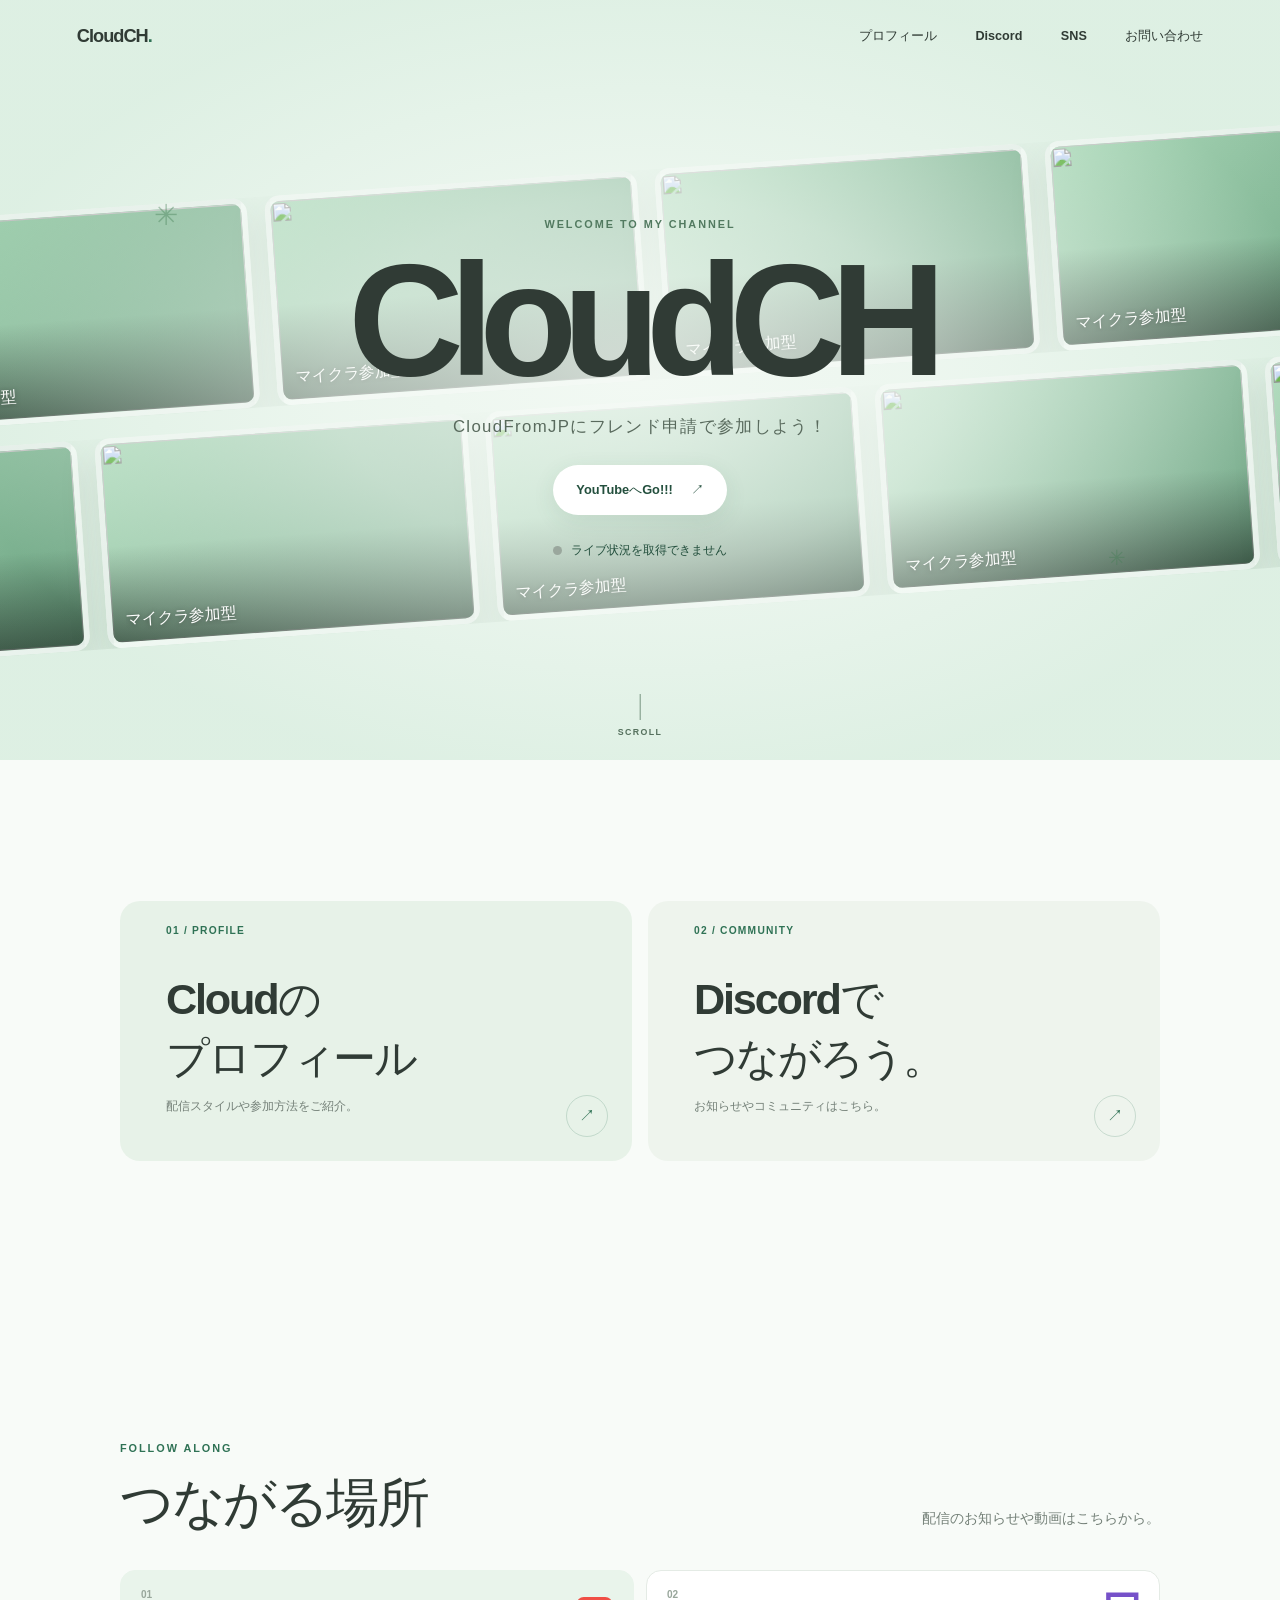
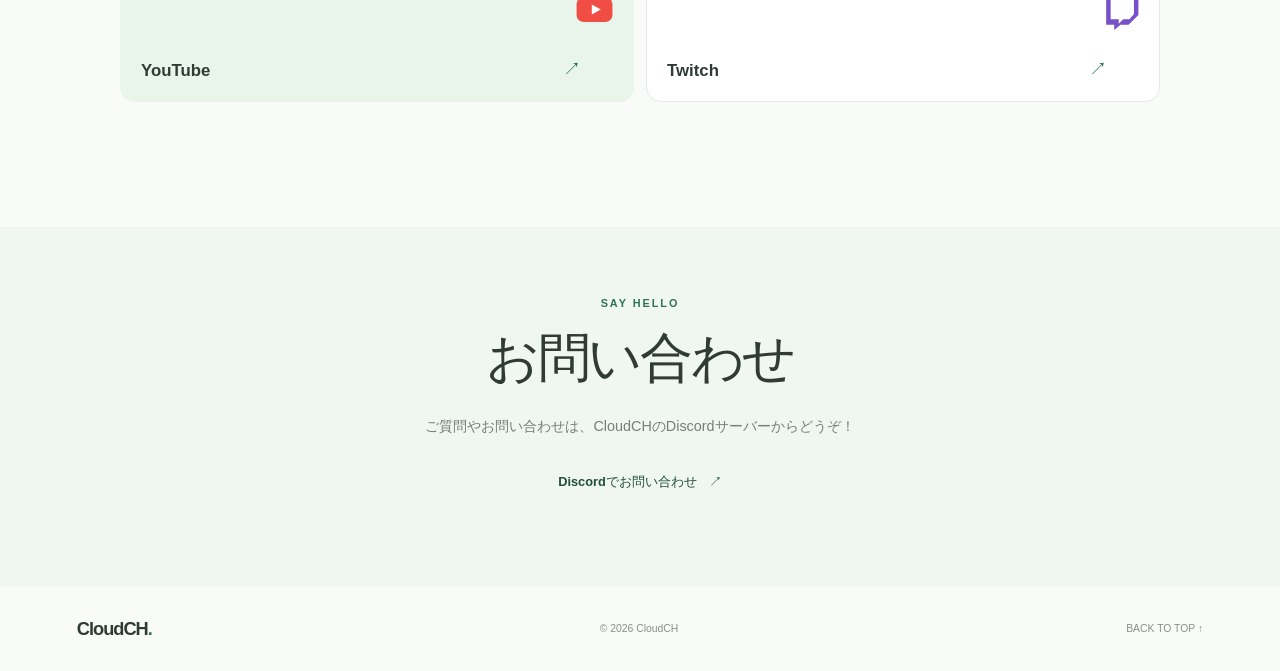
==== index.html @ b04541c1 "登録者数、ライブ情報を自動で取得するように変更しました" ====
<!doctype html>
<html lang="ja">
<head>
  <meta charset="utf-8">
  <meta name="viewport" content="width=device-width, initial-scale=1">
  <meta name="theme-color" content="#f8fbf8">
  <meta name="description" content="CloudCHのホームページ。参加型配信や動画、コミュニティの情報をお届けします。">
  <link rel="icon" type="image/jpeg" href="channels4_profile (1).jpg">
  <title>CloudCH</title>
  <link rel="stylesheet" href="styles.css">
  <script src="site-config.js"></script>
  <script src="script.js" defer></script>
</head>
<body>
  <header class="site-header">
    <a class="wordmark" href="#home" aria-label="CloudCH ホーム">CloudCH<span>.</span></a>
    <button class="menu-toggle" type="button" aria-expanded="false" aria-controls="site-nav" aria-label="メニューを開く">
      <span></span><span></span>
    </button>
    <nav class="site-nav" id="site-nav" aria-label="メインメニュー">
      <a href="profile.html">プロフィール</a>
      <a href="discord.html">Discord</a>
      <a href="#social">SNS</a>
      <a href="#contact">お問い合わせ</a>
    </nav>
  </header>

  <main>
    <section class="hero" id="home" aria-labelledby="hero-title">
      <div class="hero-sparkle sparkle-one" aria-hidden="true">✳</div>
      <div class="hero-sparkle sparkle-two" aria-hidden="true">✳</div>
      <div class="marquee-stack" aria-label="CloudCHの動画">
        <div class="marquee-row">
          <div class="marquee-track" id="marquee-top"></div>
        </div>
        <div class="marquee-row marquee-row-lower">
          <div class="marquee-track" id="marquee-bottom"></div>
        </div>
      </div>
      <div class="hero-shade" aria-hidden="true"></div>
      <div class="hero-content">
        <p class="eyebrow hero-eyebrow">WELCOME TO MY CHANNEL</p>
        <h1 id="hero-title">CloudCH</h1>
        <p class="hero-copy">CloudFromJPにフレンド申請で参加しよう！</p>
        <a class="button button-light" data-youtube-link href="#social">YouTubeへGo!!! <span aria-hidden="true">↗</span></a>
        <a class="live-status" id="youtube-live-link" data-youtube-live-link href="#home" aria-live="polite">
          <span class="live-status-dot" aria-hidden="true"></span>
          <span id="youtube-live-status">ライブ状況を確認中...</span>
        </a>
      </div>
      <a class="scroll-cue" href="#pages"><span></span>SCROLL</a>
    </section>

    <section class="section pages-section" id="pages" aria-label="CloudCHについて">
      <div class="section-inner page-link-grid">
        <a class="page-link-card profile-link-card" href="profile.html">
          <span class="page-link-index">01 / PROFILE</span>
          <span class="page-link-title">Cloudの<br>プロフィール</span>
          <span class="page-link-copy">配信スタイルや参加方法をご紹介。</span>
          <span class="page-link-arrow" aria-hidden="true">↗</span>
        </a>
        <a class="page-link-card discord-link-card" href="discord.html">
          <span class="page-link-index">02 / COMMUNITY</span>
          <span class="page-link-title">Discordで<br>つながろう。</span>
          <span class="page-link-copy">お知らせやコミュニティはこちら。</span>
          <span class="page-link-arrow" aria-hidden="true">↗</span>
        </a>
      </div>
    </section>

    <section class="section social-section" id="social">
      <div class="section-inner">
        <div class="section-heading">
          <div><p class="eyebrow">FOLLOW ALONG</p><h2>つながる場所</h2></div>
          <p class="body-copy">配信のお知らせや動画はこちらから。</p>
        </div>
        <div class="social-links">
          <a class="social-card social-youtube" data-youtube-link href="#social">
            <svg class="social-icon youtube-icon" viewBox="0 0 48 48" aria-hidden="true" focusable="false">
              <rect x="4" y="10" width="40" height="28" rx="8"></rect>
              <path d="M21 18.5v11l10-5.5z"></path>
            </svg>
            <span class="social-index">01</span><span class="social-name">YouTube</span><span class="social-arrow" aria-hidden="true">↗</span>
          </a>
          <a class="social-card" data-twitch-link href="#social">
            <svg class="social-icon twitch-icon" viewBox="0 0 48 48" aria-hidden="true" focusable="false">
              <path d="M8 5h36v25L33 41h-9l-7 6v-6H8zm5 5v25h9v5l5-5h7l5-6V10z"></path>
              <path d="M24 16h4v11h-4zm10 0h4v11h-4z"></path>
            </svg>
            <span class="social-index">02</span><span class="social-name">Twitch</span><span class="social-arrow" aria-hidden="true">↗</span>
          </a>
        </div>
      </div>
    </section>

    <section class="section contact-section" id="contact">
      <div class="section-inner contact-inner">
        <p class="eyebrow">SAY HELLO</p>
        <h2>お問い合わせ</h2>
        <p class="body-copy" data-contact-copy>Twitchのチャンネルはこちらです。</p>
        <a class="text-link" data-contact-link href="#contact">Discordでお問い合わせ <span aria-hidden="true">↗</span></a>
      </div>
    </section>
  </main>

  <footer class="site-footer">
    <a class="wordmark" href="#home">CloudCH<span>.</span></a>
    <p>© <span id="current-year"></span> CloudCH</p>
    <a class="back-top" href="#home">BACK TO TOP ↑</a>
  </footer>
</body>
</html>
---- styles.css ----
:root {
  color-scheme: light;
  --paper: #f8fbf8;
  --white: #fff;
  --ink: #303b35;
  --muted: #748078;
  --green: #2f7255;
  --green-dark: #234f3d;
  --mint: #dcefe1;
  --mint-pale: #edf6ee;
  --line: #e4ebe5;
  --thumb-width: clamp(150px, 30vw, 330px);
  font-family: "Hiragino Kaku Gothic ProN", "Yu Gothic", Meiryo, sans-serif;
  font-synthesis: none;
  text-rendering: optimizeLegibility;
}

* { box-sizing: border-box; }
html { scroll-behavior: smooth; scroll-padding-top: 76px; }
body { margin: 0; background: var(--paper); color: var(--ink); }
a { color: inherit; }
button { font: inherit; }

.site-header {
  position: absolute;
  z-index: 5;
  inset: 0 0 auto;
  display: flex;
  align-items: center;
  justify-content: space-between;
  min-height: 72px;
  padding: 0 clamp(20px, 6vw, 84px);
  color: var(--ink);
}
.wordmark { font-size: 1.14rem; font-weight: 800; letter-spacing: -.055em; text-decoration: none; }
.wordmark span { color: var(--green); }
.site-nav { display: flex; align-items: center; gap: clamp(18px, 3vw, 42px); }
.site-nav a { min-height: 44px; display: inline-flex; align-items: center; text-decoration: none; font-size: .79rem; font-weight: 600; transition: color .2s; }
.site-nav a:hover, .text-link:hover { color: var(--green); }
.menu-toggle { display: none; }

.hero {
  position: relative;
  display: grid;
  min-height: min(760px, 100vh);
  min-height: min(760px, 100svh);
  align-items: center;
  overflow: hidden;
  isolation: isolate;
  background: #dcefe2;
}
.marquee-stack { position: absolute; z-index: -2; inset: 19% -2% 16%; display: flex; flex-direction: column; justify-content: center; gap: 18px; transform: rotate(-4deg) scale(1.13); }
.marquee-row { overflow: hidden; width: 100%; }
.marquee-track { display: flex; width: max-content; gap: 0; animation: drift-left 50s linear .65s infinite backwards; }
.marquee-row-lower .marquee-track { position: relative; left: calc(var(--thumb-width) / -2); }
.marquee-card {
  position: relative;
  display: block;
  width: var(--thumb-width);
  aspect-ratio: 16 / 9;
  flex: 0 0 auto;
  overflow: hidden;
  border: 5px solid rgba(255,255,255,.82);
  border-radius: 13px;
  background: linear-gradient(135deg, #a9d8b7, #5f9b77);
  box-shadow: 0 14px 34px rgba(44, 80, 57, .15);
  text-decoration: none;
  margin-right: 16px;
}
.marquee-card img { width: 100%; height: 100%; display: block; object-fit: cover; }
.marquee-card::after { position: absolute; inset: auto 0 0; content: ""; height: 48%; background: linear-gradient(transparent, rgba(28, 44, 34, .68)); }
.marquee-card-title { position: absolute; z-index: 1; inset: auto 12px 10px; overflow: hidden; color: white; font-size: clamp(.65rem, 1.25vw, .88rem); font-weight: 700; text-overflow: ellipsis; white-space: nowrap; text-shadow: 0 1px 5px #26352b; }
.marquee-card.is-placeholder { display: grid; place-items: center; background: linear-gradient(145deg, #c8e5ce, #83b991); }
.marquee-card.is-placeholder::before { content: "CloudCH"; color: rgba(255,255,255,.83); font-size: clamp(1.2rem, 3vw, 2rem); font-weight: 800; letter-spacing: -.06em; }
.marquee-card.is-placeholder::after { content: "動画を準備中"; inset: auto 12px 10px; height: auto; background: none; text-align: center; font-size: .65rem; color: rgba(255,255,255,.9); }
.hero-shade { position: absolute; z-index: -1; inset: 0; background: radial-gradient(ellipse at center, rgba(247,251,247,.82) 0%, rgba(247,251,247,.59) 34%, rgba(247,251,247,.06) 76%); }
.hero-content { width: min(100% - 40px, 720px); margin: 28px auto 0; text-align: center; animation: rise-in .8s both; }
.eyebrow { margin: 0 0 13px; color: var(--green); font-size: .68rem; font-weight: 800; letter-spacing: .18em; }
.hero-eyebrow { color: #527a60; }
.hero h1 { margin: 0; font-size: clamp(4.5rem, 15vw, 10rem); line-height: .96; letter-spacing: -.09em; font-weight: 850; }
.hero-copy { margin: 19px 0 27px; color: #596a5d; font-size: clamp(.86rem, 2.4vw, 1.05rem); letter-spacing: .08em; }
.button { display: inline-flex; align-items: center; justify-content: center; gap: 18px; min-height: 50px; padding: 0 23px; border-radius: 99px; font-size: .8rem; font-weight: 700; text-decoration: none; transition: transform .2s, background .2s; }
.button:hover { transform: translateY(-2px); }
.button-light { background: white; color: var(--green-dark); box-shadow: 0 6px 22px rgba(49, 93, 64, .1); }
.button-light:hover { background: #f3fbf4; }
.live-status { display: flex; width: fit-content; min-height: 40px; align-items: center; justify-content: center; gap: 9px; margin: 15px auto 0; color: var(--green-dark); font-size: .75rem; font-weight: 700; text-decoration: none; }
.live-status-dot { width: 9px; height: 9px; border-radius: 50%; background: #9aa79d; }
.live-status.is-live .live-status-dot { background: #e33d3d; box-shadow: 0 0 0 4px rgba(227,61,61,.13); }
.live-status.is-live { color: #b52828; }
.scroll-cue { position: absolute; bottom: 23px; left: 50%; display: flex; align-items: center; flex-direction: column; gap: 7px; color: #55705d; font-size: .55rem; font-weight: 700; letter-spacing: .16em; text-decoration: none; transform: translateX(-50%); }
.scroll-cue span { width: 1px; height: 26px; background: #779480; }
.hero-sparkle { position: absolute; color: rgba(64, 126, 83, .4); }
.sparkle-one { top: 26%; left: 12%; font-size: 1.8rem; }
.sparkle-two { right: 12%; bottom: 25%; font-size: 1.3rem; }

.section { padding: clamp(75px, 11vw, 145px) 24px; }
.section-inner { position: relative; width: min(100%, 1040px); margin: 0 auto; }
.profile-mark { position: relative; display: grid; width: min(100%, 320px); aspect-ratio: 1; place-items: center; justify-self: center; border-radius: 50%; background: var(--mint); transform: rotate(-4deg); }
.profile-mark::before, .profile-mark::after { position: absolute; z-index: 0; content: ""; border: 1px solid rgba(47,114,85,.17); border-radius: 50%; pointer-events: none; }
.profile-mark::before { inset: 13%; }
.profile-mark::after { inset: 23%; }
.profile-avatar { position: relative; z-index: 1; width: 76%; aspect-ratio: 1; border: 6px solid rgba(255,255,255,.9); border-radius: 28%; object-fit: cover; box-shadow: 0 12px 30px rgba(44,80,57,.16); transform: rotate(4deg); }
.profile-mark i { position: absolute; z-index: 2; top: 13%; right: 11%; width: 22px; height: 22px; border-radius: 50%; background: #f2c879; }
.section-heading h2, .contact-inner h2 { margin: 0; font-size: clamp(2rem, 5vw, 3.3rem); line-height: 1.38; letter-spacing: -.045em; }
.body-copy { max-width: 550px; margin: 17px 0 0; color: var(--muted); font-size: .9rem; line-height: 1.95; }
.profile-tags { display: flex; flex-wrap: wrap; gap: 8px; margin-top: 22px; }
.profile-tags span { padding: 8px 12px; border-radius: 99px; background: #edf4ee; color: #52705c; font-size: .68rem; font-weight: 700; }
.subscriber-count { display: flex; flex-wrap: wrap; align-items: baseline; gap: 9px; margin: 22px 0 0; color: var(--muted); font-size: .78rem; }
.subscriber-count strong { color: var(--green-dark); font-size: 1.05rem; }
.button-dark { margin-top: 24px; background: var(--green-dark); color: white; }
.button-dark:hover { background: var(--green); }
.discord-decoration { position: absolute; right: 11%; top: 50%; display: grid; width: clamp(160px, 25vw, 260px); aspect-ratio: 1; place-content: center; border: 1px solid rgba(47,114,85,.15); border-radius: 50%; color: rgba(47,114,85,.15); font-size: clamp(2rem, 4vw, 3.5rem); font-weight: 800; line-height: 1.12; text-align: center; transform: translateY(-50%) rotate(9deg); }
.discord-doodle span { position: absolute; width: 10px; height: 10px; border-radius: 50%; background: #e5bf74; }
.discord-doodle span:nth-child(1) { top: 24%; right: 15%; }
.discord-doodle span:nth-child(2) { right: 38%; bottom: 15%; width: 7px; height: 7px; background: #83b994; }
.discord-doodle span:nth-child(3) { top: 15%; right: 39%; width: 5px; height: 5px; background: #83b994; }

.social-section { padding-bottom: clamp(75px, 10vw, 125px); }
.section-heading { display: flex; align-items: end; justify-content: space-between; gap: 20px; margin-bottom: 30px; }
.section-heading .body-copy { margin: 0 0 8px; }
.social-links { display: grid; grid-template-columns: repeat(2, 1fr); gap: 12px; }
.social-card { position: relative; display: flex; min-height: 132px; align-items: end; justify-content: space-between; padding: 20px 52px 20px 20px; border: 1px solid var(--line); border-radius: 15px; background: white; text-decoration: none; transition: transform .2s, border-color .2s, background .2s; }
.social-card:hover:not(.is-disabled) { transform: translateY(-4px); border-color: #b6d2bd; }
.social-card.is-disabled { cursor: default; }
.social-youtube { background: #e9f4eb; border-color: #e9f4eb; }
.social-icon { position: absolute; top: 17px; right: 17px; width: 43px; height: 43px; }
.youtube-icon rect { fill: #f04e45; }
.youtube-icon path { fill: #fff; }
.twitch-icon path:first-child { fill: #7651c9; }
.twitch-icon path:last-child { fill: #fff; }
.social-index { position: absolute; top: 18px; left: 20px; color: #98a69b; font-size: .63rem; font-weight: 700; }
.social-name { font-size: 1.05rem; font-weight: 800; }
.social-name small { display: block; margin-top: 3px; color: var(--muted); font-size: .65rem; font-weight: 500; }
.social-arrow { color: var(--green); font-size: 1.1rem; }

.page-link-grid { display: grid; grid-template-columns: repeat(2, minmax(0, 1fr)); gap: 16px; }
.pages-section { overflow-x: clip; }
.page-link-card { position: relative; display: flex; min-height: 260px; flex-direction: column; align-items: flex-start; justify-content: flex-end; overflow: hidden; padding: clamp(24px, 5vw, 46px); border-radius: 20px; text-decoration: none; transition: transform .2s; }
.page-link-card:hover { transform: translateY(-4px); }
.profile-link-card { background: #e7f2e8; }
.discord-link-card { background: #eef4ed; }
.page-link-index { position: absolute; top: 24px; left: clamp(24px, 5vw, 46px); color: var(--green); font-size: .64rem; font-weight: 800; letter-spacing: .12em; }
.page-link-title { font-size: clamp(1.7rem, 4vw, 2.7rem); font-weight: 800; line-height: 1.35; letter-spacing: -.05em; }
.page-link-copy { margin-top: 11px; color: var(--muted); font-size: .78rem; }
.page-link-arrow { position: absolute; right: 24px; bottom: 24px; display: grid; width: 42px; height: 42px; place-items: center; border: 1px solid rgba(47,114,85,.2); border-radius: 50%; color: var(--green); }
.page-link-grid.has-scroll-reveal .page-link-card { opacity: var(--scroll-opacity, 0); transform: translate3d(var(--scroll-offset, -110vw), 0, 0); will-change: transform, opacity; }

.content-page .site-header { position: relative; background: var(--paper); }
.detail-section { min-height: calc(100vh - 157px); padding-top: clamp(55px, 8vw, 100px); }
.detail-layout { display: grid; grid-template-columns: minmax(220px, .75fr) 1.3fr; align-items: center; gap: clamp(35px, 8vw, 115px); }
.detail-profile-mark { width: min(100%, 340px); }
.detail-copy { max-width: 640px; }
.detail-copy h1 { margin: 0; font-size: clamp(2.4rem, 6vw, 4.2rem); line-height: 1.35; letter-spacing: -.05em; }
.detail-copy h1 span { color: var(--green); }
.detail-subheading { margin: 34px 0 0; font-size: 1rem; letter-spacing: -.02em; }
.detail-copy .button { margin-top: 24px; }
.discord-detail-card { position: relative; display: flex; min-height: 500px; align-items: center; overflow: hidden; padding: clamp(32px, 8vw, 90px); border-radius: 24px; background: var(--mint-pale); }
.discord-detail-card .detail-copy { position: relative; z-index: 1; }
.discord-detail-card .body-copy { max-width: 500px; }
.discord-detail-card .discord-decoration { right: 8%; }
.discord-detail-card .discord-doodle { position: absolute; inset: 0; }
.community-notes { margin-top: 26px; }
.community-notes .detail-subheading { margin-top: 0; }
.community-notes ul { display: grid; gap: 9px; margin: 14px 0 0; padding: 0; color: var(--muted); font-size: .85rem; list-style: none; }
.community-notes li::before { margin-right: 9px; color: var(--green); content: "✓"; font-weight: 800; }

.contact-section { padding-top: 70px; padding-bottom: 80px; background: #f0f6f0; text-align: center; }
.contact-inner .body-copy { margin-right: auto; margin-left: auto; }
.text-link { display: inline-flex; min-height: 48px; align-items: center; gap: 12px; margin-top: 18px; color: var(--green-dark); font-size: .8rem; font-weight: 800; text-decoration: none; transition: color .2s; }
.site-footer { display: flex; min-height: 85px; align-items: center; justify-content: space-between; gap: 15px; padding: 18px clamp(20px, 6vw, 84px); background: var(--paper); }
.site-footer p, .back-top { margin: 0; color: #87918a; font-size: .65rem; }
.back-top { min-height: 44px; display: inline-flex; align-items: center; text-decoration: none; }
.is-disabled { opacity: .58; }

@keyframes drift-left { to { transform: translateX(-50%); } }
@keyframes rise-in { from { opacity: 0; transform: translateY(14px); } to { opacity: 1; transform: translateY(0); } }

@media (hover: hover) and (prefers-reduced-motion: no-preference) {
  .marquee-stack:hover .marquee-track { animation-play-state: paused; }
}
@media (max-width: 700px) {
  :root { --thumb-width: clamp(136px, 41vw, 205px); }
  html { scroll-padding-top: 64px; }
  .site-header { min-height: 64px; padding: 0 20px; }
  .content-page .site-header { position: sticky; top: 0; background: rgba(248,251,248,.96); }
  .menu-toggle { z-index: 2; display: flex; width: 44px; height: 44px; flex-direction: column; align-items: center; justify-content: center; gap: 6px; border: 0; border-radius: 50%; background: rgba(255,255,255,.8); cursor: pointer; }
  .menu-toggle span { width: 18px; height: 1.5px; background: var(--ink); transition: transform .2s; }
  .menu-toggle[aria-expanded="true"] span:first-child { transform: translateY(3.75px) rotate(45deg); }
  .menu-toggle[aria-expanded="true"] span:last-child { transform: translateY(-3.75px) rotate(-45deg); }
  .site-nav { position: absolute; top: 56px; right: 15px; left: 15px; display: none; flex-direction: column; align-items: stretch; gap: 0; padding: 8px 17px; border: 1px solid rgba(47,114,85,.1); border-radius: 16px; background: rgba(255,255,255,.97); box-shadow: 0 14px 35px rgba(39,70,47,.1); }
  .site-nav.is-open { display: flex; }
  .site-nav a { min-height: 48px; border-bottom: 1px solid var(--line); }
  .site-nav a:last-child { border-bottom: 0; }
  .hero { min-height: min(700px, 100vh); min-height: min(700px, 100svh); }
  .marquee-stack { inset: 24% -5% 23%; gap: 13px; transform: rotate(-5deg) scale(1.16); }
  .marquee-track { animation-duration: 48s; }
  .marquee-card { margin-right: 10px; }
  .marquee-card { border-width: 3px; border-radius: 9px; }
  .marquee-card-title { inset: auto 7px 7px; }
  .hero-shade { background: radial-gradient(ellipse at center, rgba(247,251,247,.9) 0%, rgba(247,251,247,.67) 45%, rgba(247,251,247,.1) 100%); }
  .hero-content { margin-top: 20px; }
  .hero h1 { font-size: clamp(4.2rem, 21vw, 7rem); }
  .hero-copy { margin: 15px 0 22px; }
  .scroll-cue { bottom: 14px; }
  .section { padding-right: 22px; padding-left: 22px; }
  .page-link-grid { grid-template-columns: repeat(2, minmax(0, 1fr)); gap: 10px; }
  .page-link-card { min-height: 210px; padding: 18px 14px; border-radius: 15px; }
  .page-link-index { top: 16px; left: 14px; font-size: .52rem; letter-spacing: .08em; }
  .page-link-title { font-size: clamp(1rem, 5vw, 1.35rem); }
  .page-link-copy { max-width: 100%; margin-top: 8px; font-size: .62rem; }
  .page-link-arrow { right: 12px; bottom: 12px; width: 34px; height: 34px; }
  .detail-section { min-height: calc(100vh - 139px); padding-top: 45px; }
  .detail-layout { grid-template-columns: 1fr; gap: 35px; }
  .detail-profile-mark { width: min(52vw, 220px); }
  .profile-avatar { border-width: 4px; }
  .detail-copy { margin: 0 auto; }
  .discord-detail-card { min-height: 580px; align-items: flex-start; padding: 36px 25px; border-radius: 20px; }
  .discord-detail-card .discord-decoration { top: auto; right: -18px; bottom: -30px; width: 180px; transform: rotate(9deg); }
  .discord-detail-card .detail-copy { max-width: 100%; }
  .discord-detail-card .detail-copy > .body-copy { max-width: 330px; }
  .section-heading { align-items: start; flex-direction: column; gap: 8px; }
  .social-links { grid-template-columns: 1fr; gap: 9px; }
  .social-card { min-height: 90px; align-items: center; padding: 18px 76px 18px 20px; }
  .social-icon { top: 50%; right: 42px; width: 34px; height: 34px; transform: translateY(-50%); }
  .social-arrow { position: absolute; top: 50%; right: 16px; transform: translateY(-50%); }
  .social-index { top: 12px; left: auto; right: 16px; font-size: .56rem; }
  .contact-section { padding-top: 65px; padding-bottom: 65px; }
  .site-footer { flex-wrap: wrap; min-height: 75px; padding: 15px 20px; }
}
@media (max-width: 380px) {
  .hero h1 { font-size: 4.15rem; }
  .profile-tags { gap: 6px; }
  .profile-tags span { padding: 7px 9px; }
}
@media (prefers-reduced-motion: reduce) {
  *, *::before, *::after { scroll-behavior: auto !important; animation-duration: .01ms !important; animation-iteration-count: 1 !important; transition-duration: .01ms !important; }
  .marquee-track { animation: none !important; }
  .page-link-grid.has-scroll-reveal .page-link-card { opacity: 1; transform: none; will-change: auto; }
}
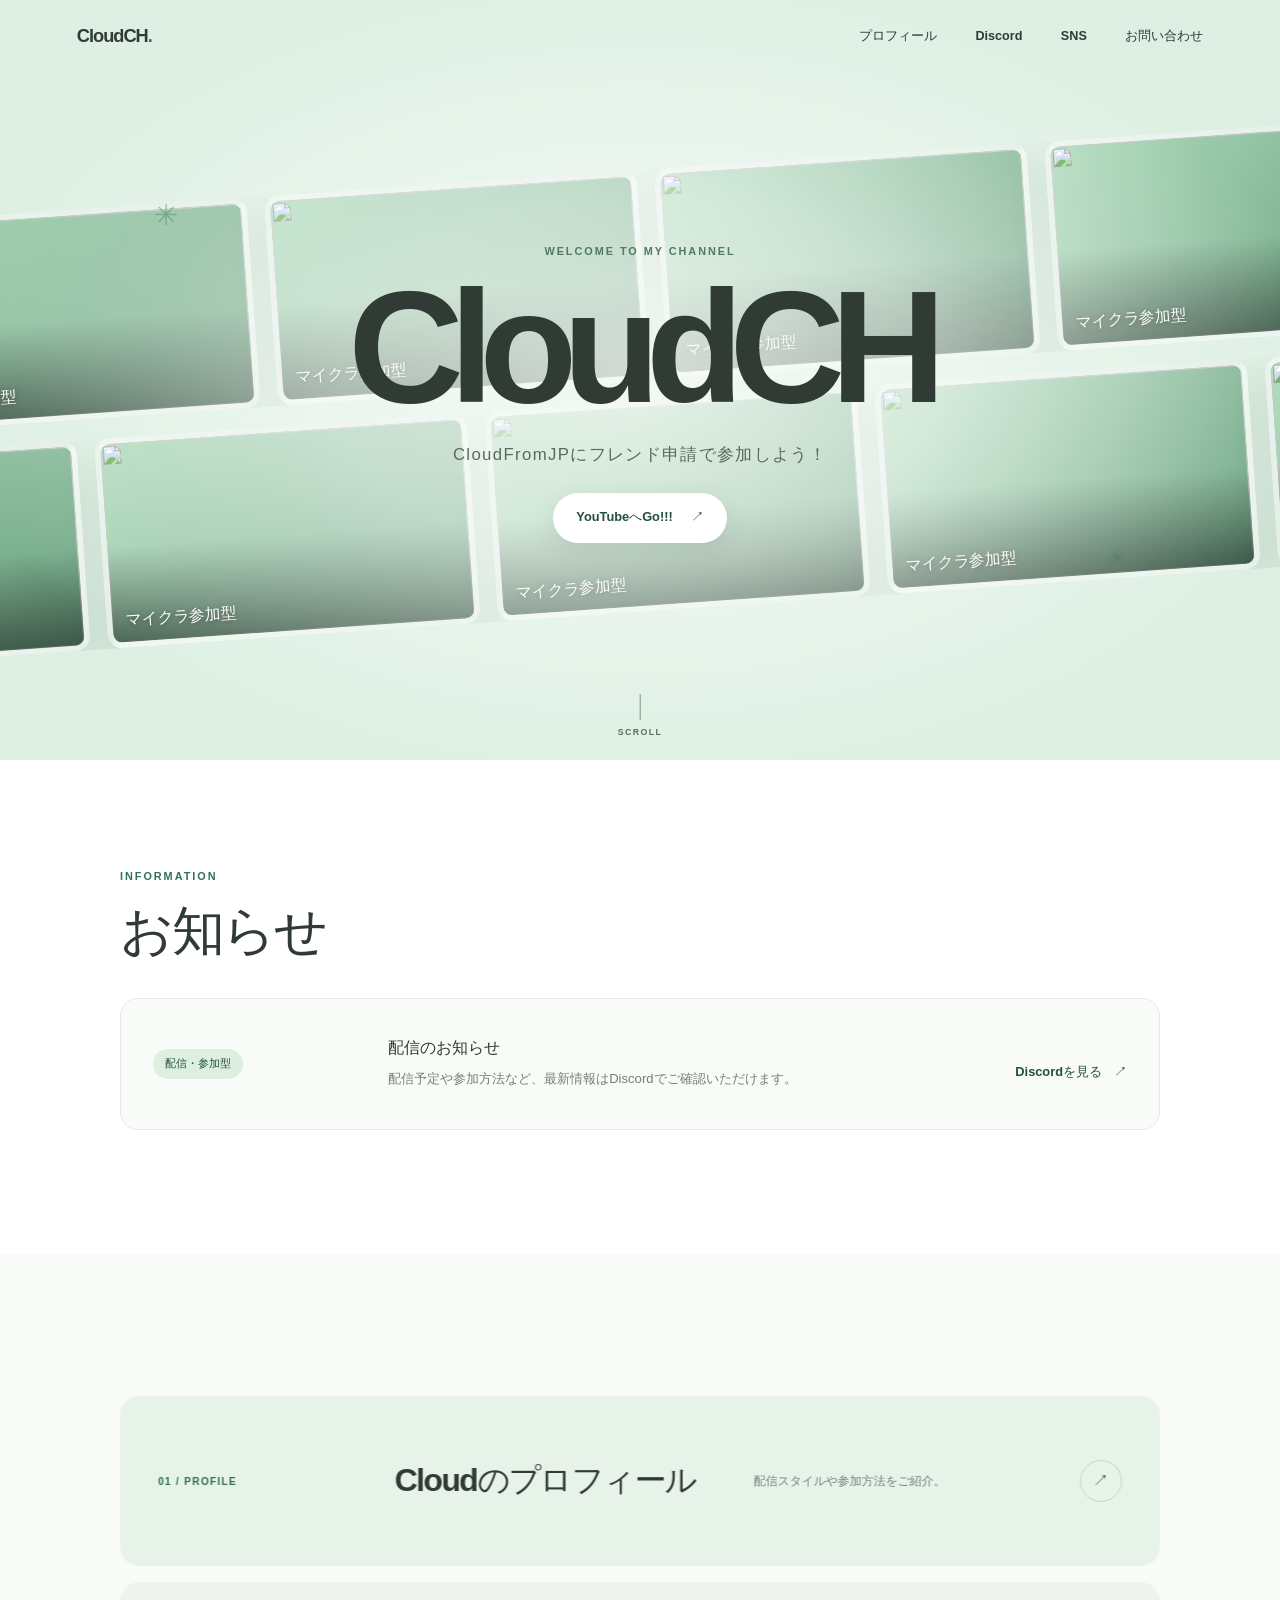
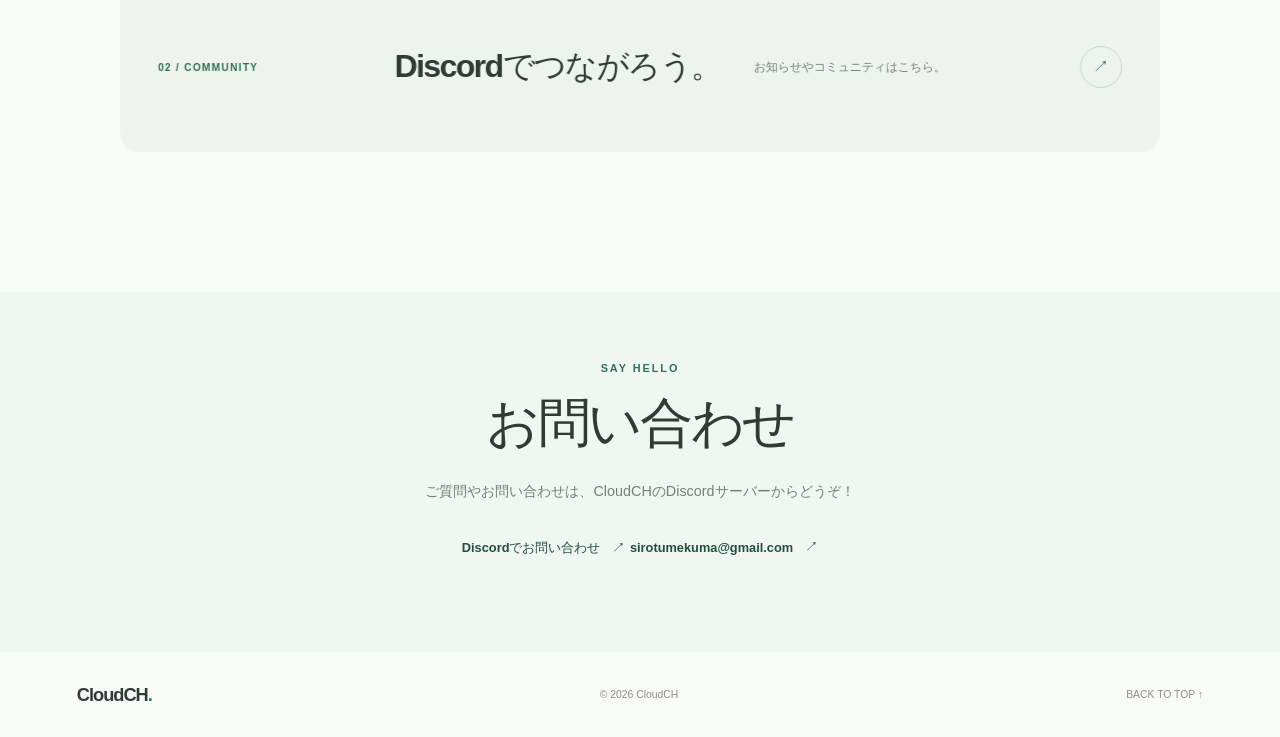
==== commit 8d1340e2: "SNSページを追加し、リンクを更新しました" ====
--- a/index.html
+++ b/index.html
@@ -12,6 +12,7 @@
   <script src="script.js" defer></script>
 </head>
 <body>
+  <div class="intro-screen" aria-hidden="true"><span>CloudCH</span></div>
   <header class="site-header">
     <a class="wordmark" href="#home" aria-label="CloudCH ホーム">CloudCH<span>.</span></a>
     <button class="menu-toggle" type="button" aria-expanded="false" aria-controls="site-nav" aria-label="メニューを開く">
@@ -20,7 +21,7 @@
     <nav class="site-nav" id="site-nav" aria-label="メインメニュー">
       <a href="profile.html">プロフィール</a>
       <a href="discord.html">Discord</a>
-      <a href="#social">SNS</a>
+      <a href="social.html">SNS</a>
       <a href="#contact">お問い合わせ</a>
     </nav>
   </header>
@@ -42,54 +43,52 @@
         <p class="eyebrow hero-eyebrow">WELCOME TO MY CHANNEL</p>
         <h1 id="hero-title">CloudCH</h1>
         <p class="hero-copy">CloudFromJPにフレンド申請で参加しよう！</p>
-        <a class="button button-light" data-youtube-link href="#social">YouTubeへGo!!! <span aria-hidden="true">↗</span></a>
-        <a class="live-status" id="youtube-live-link" data-youtube-live-link href="#home" aria-live="polite">
-          <span class="live-status-dot" aria-hidden="true"></span>
-          <span id="youtube-live-status">ライブ状況を確認中...</span>
-        </a>
+        <a class="button button-light" data-youtube-link href="social.html">YouTubeへGo!!! <span aria-hidden="true">↗</span></a>
       </div>
-      <a class="scroll-cue" href="#pages"><span></span>SCROLL</a>
+      <a class="scroll-cue" href="#announcements"><span></span>SCROLL</a>
+    </section>
+
+    <section class="section announcements-section" id="announcements" aria-labelledby="announcements-title">
+      <div class="section-inner">
+        <div class="section-heading">
+          <div>
+            <p class="eyebrow">INFORMATION</p>
+            <h2 id="announcements-title">お知らせ</h2>
+          </div>
+        </div>
+        <ul class="announcement-list">
+          <li>
+            <article class="announcement-card">
+              <span class="announcement-category">配信・参加型</span>
+              <div>
+                <h3>配信のお知らせ</h3>
+                <p>配信予定や参加方法など、最新情報はDiscordでご確認いただけます。</p>
+              </div>
+              <a class="text-link announcement-link" data-discord-link href="discord.html">Discordを見る <span aria-hidden="true">↗</span></a>
+            </article>
+          </li>
+        </ul>
+      </div>
     </section>
 
     <section class="section pages-section" id="pages" aria-label="CloudCHについて">
       <div class="section-inner page-link-grid">
         <a class="page-link-card profile-link-card" href="profile.html">
-          <span class="page-link-index">01 / PROFILE</span>
-          <span class="page-link-title">Cloudの<br>プロフィール</span>
-          <span class="page-link-copy">配信スタイルや参加方法をご紹介。</span>
+          <span class="page-link-content">
+            <span class="page-link-index">01 / PROFILE</span>
+            <span class="page-link-title">Cloudのプロフィール</span>
+            <span class="page-link-copy">配信スタイルや参加方法をご紹介。</span>
+          </span>
           <span class="page-link-arrow" aria-hidden="true">↗</span>
         </a>
         <a class="page-link-card discord-link-card" href="discord.html">
-          <span class="page-link-index">02 / COMMUNITY</span>
-          <span class="page-link-title">Discordで<br>つながろう。</span>
-          <span class="page-link-copy">お知らせやコミュニティはこちら。</span>
+          <span class="page-link-content">
+            <span class="page-link-index">02 / COMMUNITY</span>
+            <span class="page-link-title">Discordでつながろう。</span>
+            <span class="page-link-copy">お知らせやコミュニティはこちら。</span>
+          </span>
           <span class="page-link-arrow" aria-hidden="true">↗</span>
         </a>
-      </div>
-    </section>
-
-    <section class="section social-section" id="social">
-      <div class="section-inner">
-        <div class="section-heading">
-          <div><p class="eyebrow">FOLLOW ALONG</p><h2>つながる場所</h2></div>
-          <p class="body-copy">配信のお知らせや動画はこちらから。</p>
-        </div>
-        <div class="social-links">
-          <a class="social-card social-youtube" data-youtube-link href="#social">
-            <svg class="social-icon youtube-icon" viewBox="0 0 48 48" aria-hidden="true" focusable="false">
-              <rect x="4" y="10" width="40" height="28" rx="8"></rect>
-              <path d="M21 18.5v11l10-5.5z"></path>
-            </svg>
-            <span class="social-index">01</span><span class="social-name">YouTube</span><span class="social-arrow" aria-hidden="true">↗</span>
-          </a>
-          <a class="social-card" data-twitch-link href="#social">
-            <svg class="social-icon twitch-icon" viewBox="0 0 48 48" aria-hidden="true" focusable="false">
-              <path d="M8 5h36v25L33 41h-9l-7 6v-6H8zm5 5v25h9v5l5-5h7l5-6V10z"></path>
-              <path d="M24 16h4v11h-4zm10 0h4v11h-4z"></path>
-            </svg>
-            <span class="social-index">02</span><span class="social-name">Twitch</span><span class="social-arrow" aria-hidden="true">↗</span>
-          </a>
-        </div>
       </div>
     </section>
 
@@ -99,6 +98,7 @@
         <h2>お問い合わせ</h2>
         <p class="body-copy" data-contact-copy>Twitchのチャンネルはこちらです。</p>
         <a class="text-link" data-contact-link href="#contact">Discordでお問い合わせ <span aria-hidden="true">↗</span></a>
+        <a class="text-link" href="mailto:sirotumekuma@gmail.com">sirotumekuma@gmail.com <span aria-hidden="true">↗</span></a>
       </div>
     </section>
   </main>
--- a/styles.css
+++ b/styles.css
@@ -83,15 +83,13 @@
 .button:hover { transform: translateY(-2px); }
 .button-light { background: white; color: var(--green-dark); box-shadow: 0 6px 22px rgba(49, 93, 64, .1); }
 .button-light:hover { background: #f3fbf4; }
-.live-status { display: flex; width: fit-content; min-height: 40px; align-items: center; justify-content: center; gap: 9px; margin: 15px auto 0; color: var(--green-dark); font-size: .75rem; font-weight: 700; text-decoration: none; }
-.live-status-dot { width: 9px; height: 9px; border-radius: 50%; background: #9aa79d; }
-.live-status.is-live .live-status-dot { background: #e33d3d; box-shadow: 0 0 0 4px rgba(227,61,61,.13); }
-.live-status.is-live { color: #b52828; }
 .scroll-cue { position: absolute; bottom: 23px; left: 50%; display: flex; align-items: center; flex-direction: column; gap: 7px; color: #55705d; font-size: .55rem; font-weight: 700; letter-spacing: .16em; text-decoration: none; transform: translateX(-50%); }
 .scroll-cue span { width: 1px; height: 26px; background: #779480; }
 .hero-sparkle { position: absolute; color: rgba(64, 126, 83, .4); }
 .sparkle-one { top: 26%; left: 12%; font-size: 1.8rem; }
 .sparkle-two { right: 12%; bottom: 25%; font-size: 1.3rem; }
+.intro-screen { position: fixed; z-index: 20; inset: 0; display: grid; place-items: center; background: var(--paper); animation: intro-screen-fade .55s ease 1.05s forwards; }
+.intro-screen span { color: var(--green-dark); font-size: clamp(3.5rem, 14vw, 7rem); font-weight: 850; letter-spacing: -.09em; animation: intro-wordmark-in .55s ease-out both; }
 
 .section { padding: clamp(75px, 11vw, 145px) 24px; }
 .section-inner { position: relative; width: min(100%, 1040px); margin: 0 auto; }
@@ -116,8 +114,24 @@
 .discord-doodle span:nth-child(3) { top: 15%; right: 39%; width: 5px; height: 5px; background: #83b994; }
 
 .social-section { padding-bottom: clamp(75px, 10vw, 125px); }
+.social-page-section { padding-top: clamp(55px, 8vw, 100px); }
+.social-page-section .section-heading { align-items: end; }
+.social-page-section .section-heading h1 { margin: 0; font-size: clamp(2rem, 5vw, 3.3rem); line-height: 1.38; letter-spacing: -.045em; }
+.social-copy-list { display: grid; max-width: 760px; gap: 34px; }
+.social-copy-heading { display: flex; align-items: center; gap: 12px; }
+.social-copy-icon { display: block; width: 34px; height: 34px; flex: 0 0 auto; }
+.social-copy-item h2 { margin: 0; font-size: 1.35rem; }
+.social-copy-item p { margin: 10px 0 0; color: var(--muted); font-size: .9rem; line-height: 1.9; }
+.social-copy-item .text-link { margin-top: 8px; }
 .section-heading { display: flex; align-items: end; justify-content: space-between; gap: 20px; margin-bottom: 30px; }
 .section-heading .body-copy { margin: 0 0 8px; }
+.announcements-section { padding-top: clamp(70px, 9vw, 110px); padding-bottom: clamp(75px, 10vw, 125px); background: #fff; }
+.announcement-list { display: grid; gap: 12px; margin: 0; padding: 0; list-style: none; }
+.announcement-card { display: grid; grid-template-columns: minmax(130px, .35fr) 1fr auto; align-items: center; gap: 24px; padding: clamp(20px, 4vw, 32px); border: 1px solid var(--line); border-radius: 18px; background: var(--paper); }
+.announcement-category { justify-self: start; padding: 8px 12px; border-radius: 99px; background: var(--mint); color: var(--green-dark); font-size: .68rem; font-weight: 800; }
+.announcement-card h3 { margin: 0; font-size: 1rem; }
+.announcement-card p { margin: 8px 0 0; color: var(--muted); font-size: .82rem; line-height: 1.8; }
+.announcement-link { margin: 0; white-space: nowrap; }
 .social-links { display: grid; grid-template-columns: repeat(2, 1fr); gap: 12px; }
 .social-card { position: relative; display: flex; min-height: 132px; align-items: end; justify-content: space-between; padding: 20px 52px 20px 20px; border: 1px solid var(--line); border-radius: 15px; background: white; text-decoration: none; transition: transform .2s, border-color .2s, background .2s; }
 .social-card:hover:not(.is-disabled) { transform: translateY(-4px); border-color: #b6d2bd; }
@@ -133,16 +147,17 @@
 .social-name small { display: block; margin-top: 3px; color: var(--muted); font-size: .65rem; font-weight: 500; }
 .social-arrow { color: var(--green); font-size: 1.1rem; }
 
-.page-link-grid { display: grid; grid-template-columns: repeat(2, minmax(0, 1fr)); gap: 16px; }
+.page-link-grid { display: grid; grid-template-columns: 1fr; gap: 16px; }
 .pages-section { overflow-x: clip; }
-.page-link-card { position: relative; display: flex; min-height: 260px; flex-direction: column; align-items: flex-start; justify-content: flex-end; overflow: hidden; padding: clamp(24px, 5vw, 46px); border-radius: 20px; text-decoration: none; transition: transform .2s; }
+.page-link-card { position: relative; display: grid; min-height: 170px; grid-template-columns: 1fr 42px; align-items: center; gap: 20px; overflow: hidden; padding: clamp(24px, 4vw, 38px); border-radius: 20px; text-decoration: none; transition: transform .2s; }
 .page-link-card:hover { transform: translateY(-4px); }
 .profile-link-card { background: #e7f2e8; }
 .discord-link-card { background: #eef4ed; }
-.page-link-index { position: absolute; top: 24px; left: clamp(24px, 5vw, 46px); color: var(--green); font-size: .64rem; font-weight: 800; letter-spacing: .12em; }
-.page-link-title { font-size: clamp(1.7rem, 4vw, 2.7rem); font-weight: 800; line-height: 1.35; letter-spacing: -.05em; }
-.page-link-copy { margin-top: 11px; color: var(--muted); font-size: .78rem; }
-.page-link-arrow { position: absolute; right: 24px; bottom: 24px; display: grid; width: 42px; height: 42px; place-items: center; border: 1px solid rgba(47,114,85,.2); border-radius: 50%; color: var(--green); }
+.page-link-content { display: grid; grid-template-columns: minmax(145px, .7fr) minmax(180px, 1.1fr) minmax(180px, 1fr); align-items: center; gap: 22px; }
+.page-link-index { color: var(--green); font-size: .64rem; font-weight: 800; letter-spacing: .12em; }
+.page-link-title { font-size: clamp(1.35rem, 3vw, 2rem); font-weight: 800; line-height: 1.35; letter-spacing: -.05em; }
+.page-link-copy { color: var(--muted); font-size: .78rem; }
+.page-link-arrow { display: grid; width: 42px; height: 42px; place-items: center; border: 1px solid rgba(47,114,85,.2); border-radius: 50%; color: var(--green); }
 .page-link-grid.has-scroll-reveal .page-link-card { opacity: var(--scroll-opacity, 0); transform: translate3d(var(--scroll-offset, -110vw), 0, 0); will-change: transform, opacity; }
 
 .content-page .site-header { position: relative; background: var(--paper); }
@@ -174,6 +189,8 @@
 
 @keyframes drift-left { to { transform: translateX(-50%); } }
 @keyframes rise-in { from { opacity: 0; transform: translateY(14px); } to { opacity: 1; transform: translateY(0); } }
+@keyframes intro-wordmark-in { from { opacity: 0; transform: translateY(10px); } to { opacity: 1; transform: translateY(0); } }
+@keyframes intro-screen-fade { to { opacity: 0; visibility: hidden; } }
 
 @media (hover: hover) and (prefers-reduced-motion: no-preference) {
   .marquee-stack:hover .marquee-track { animation-play-state: paused; }
@@ -203,12 +220,13 @@
   .hero-copy { margin: 15px 0 22px; }
   .scroll-cue { bottom: 14px; }
   .section { padding-right: 22px; padding-left: 22px; }
-  .page-link-grid { grid-template-columns: repeat(2, minmax(0, 1fr)); gap: 10px; }
-  .page-link-card { min-height: 210px; padding: 18px 14px; border-radius: 15px; }
-  .page-link-index { top: 16px; left: 14px; font-size: .52rem; letter-spacing: .08em; }
-  .page-link-title { font-size: clamp(1rem, 5vw, 1.35rem); }
-  .page-link-copy { max-width: 100%; margin-top: 8px; font-size: .62rem; }
-  .page-link-arrow { right: 12px; bottom: 12px; width: 34px; height: 34px; }
+  .page-link-grid { gap: 10px; }
+  .page-link-card { min-height: 130px; grid-template-columns: 1fr 34px; gap: 12px; padding: 18px; border-radius: 15px; }
+  .page-link-content { grid-template-columns: minmax(0, .8fr) minmax(0, 1.2fr); gap: 8px 12px; }
+  .page-link-index { font-size: .52rem; letter-spacing: .08em; }
+  .page-link-title { font-size: clamp(1rem, 4.5vw, 1.35rem); }
+  .page-link-copy { grid-column: 1 / -1; font-size: .68rem; }
+  .page-link-arrow { width: 34px; height: 34px; }
   .detail-section { min-height: calc(100vh - 139px); padding-top: 45px; }
   .detail-layout { grid-template-columns: 1fr; gap: 35px; }
   .detail-profile-mark { width: min(52vw, 220px); }
@@ -219,6 +237,8 @@
   .discord-detail-card .detail-copy { max-width: 100%; }
   .discord-detail-card .detail-copy > .body-copy { max-width: 330px; }
   .section-heading { align-items: start; flex-direction: column; gap: 8px; }
+  .announcement-card { grid-template-columns: 1fr; gap: 12px; }
+  .announcement-link { justify-self: start; }
   .social-links { grid-template-columns: 1fr; gap: 9px; }
   .social-card { min-height: 90px; align-items: center; padding: 18px 76px 18px 20px; }
   .social-icon { top: 50%; right: 42px; width: 34px; height: 34px; transform: translateY(-50%); }
@@ -234,6 +254,7 @@
 }
 @media (prefers-reduced-motion: reduce) {
   *, *::before, *::after { scroll-behavior: auto !important; animation-duration: .01ms !important; animation-iteration-count: 1 !important; transition-duration: .01ms !important; }
+  .intro-screen { display: none; }
   .marquee-track { animation: none !important; }
   .page-link-grid.has-scroll-reveal .page-link-card { opacity: 1; transform: none; will-change: auto; }
 }
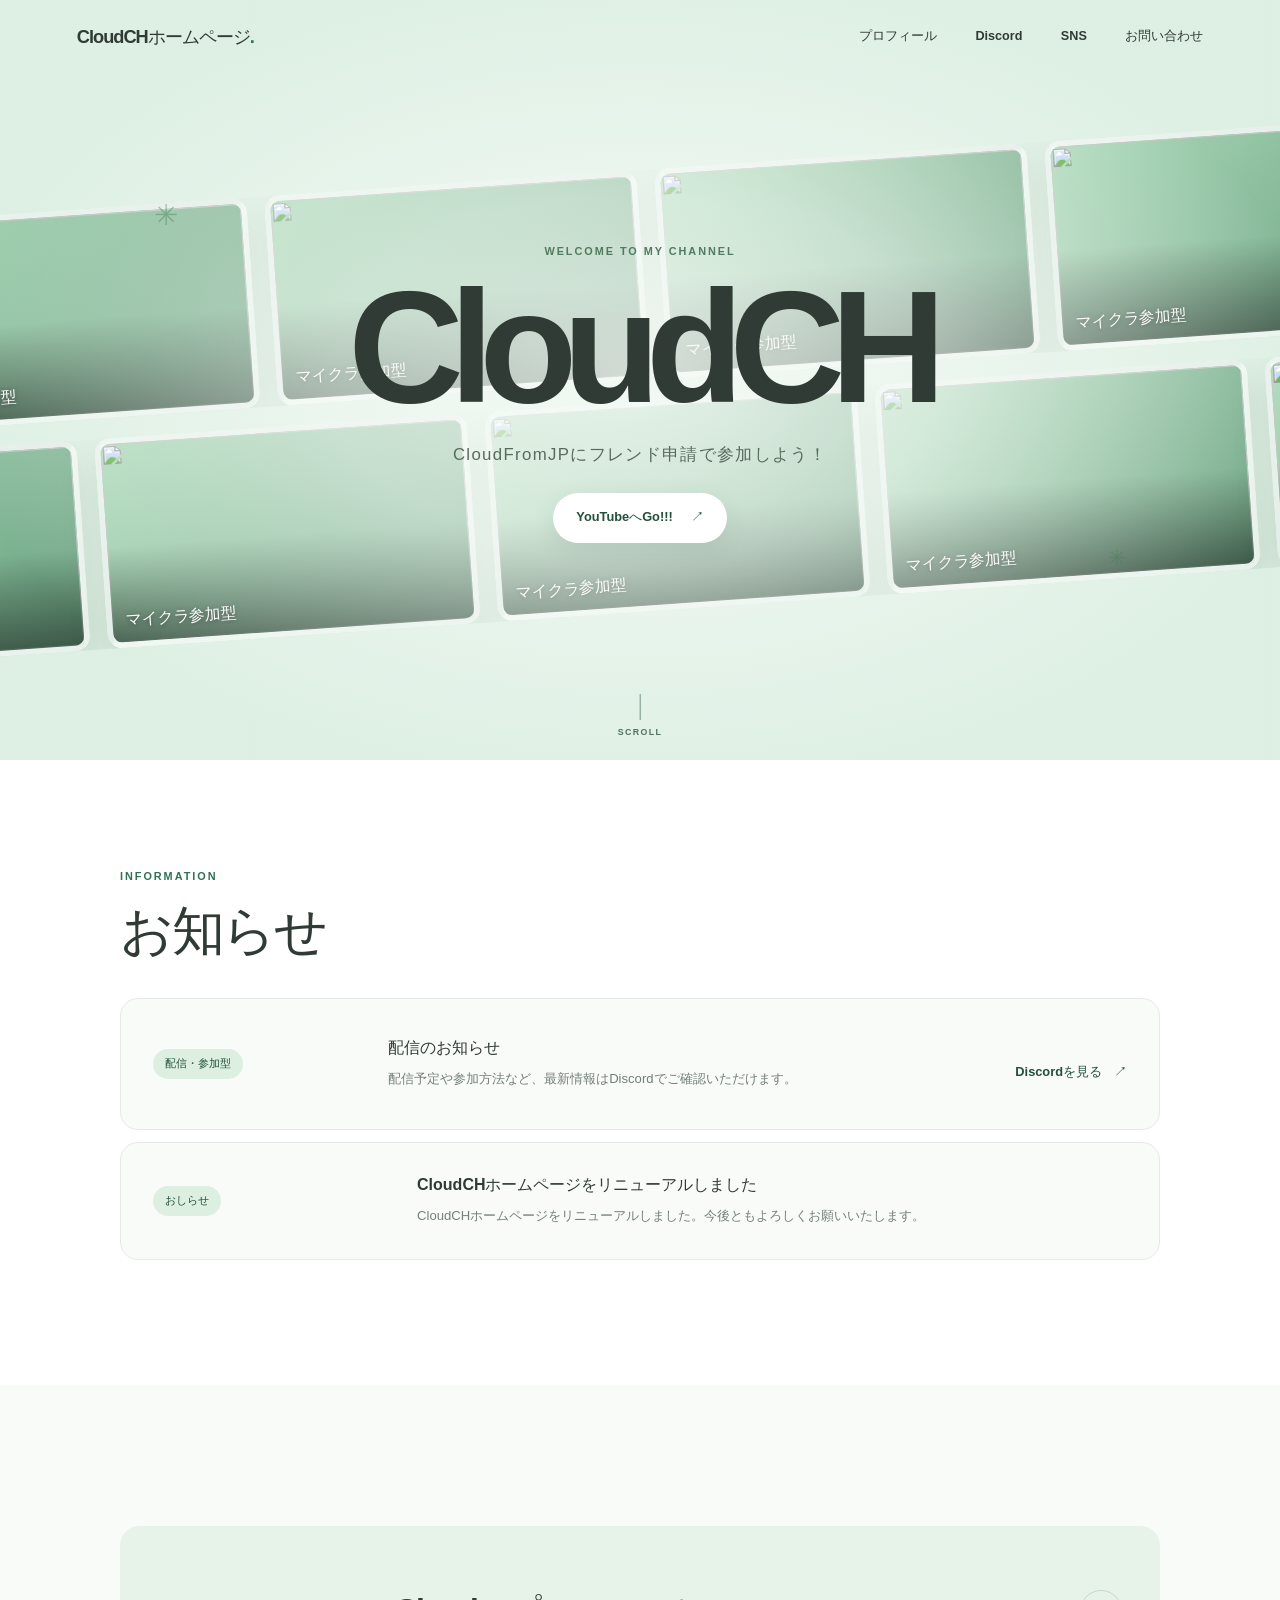
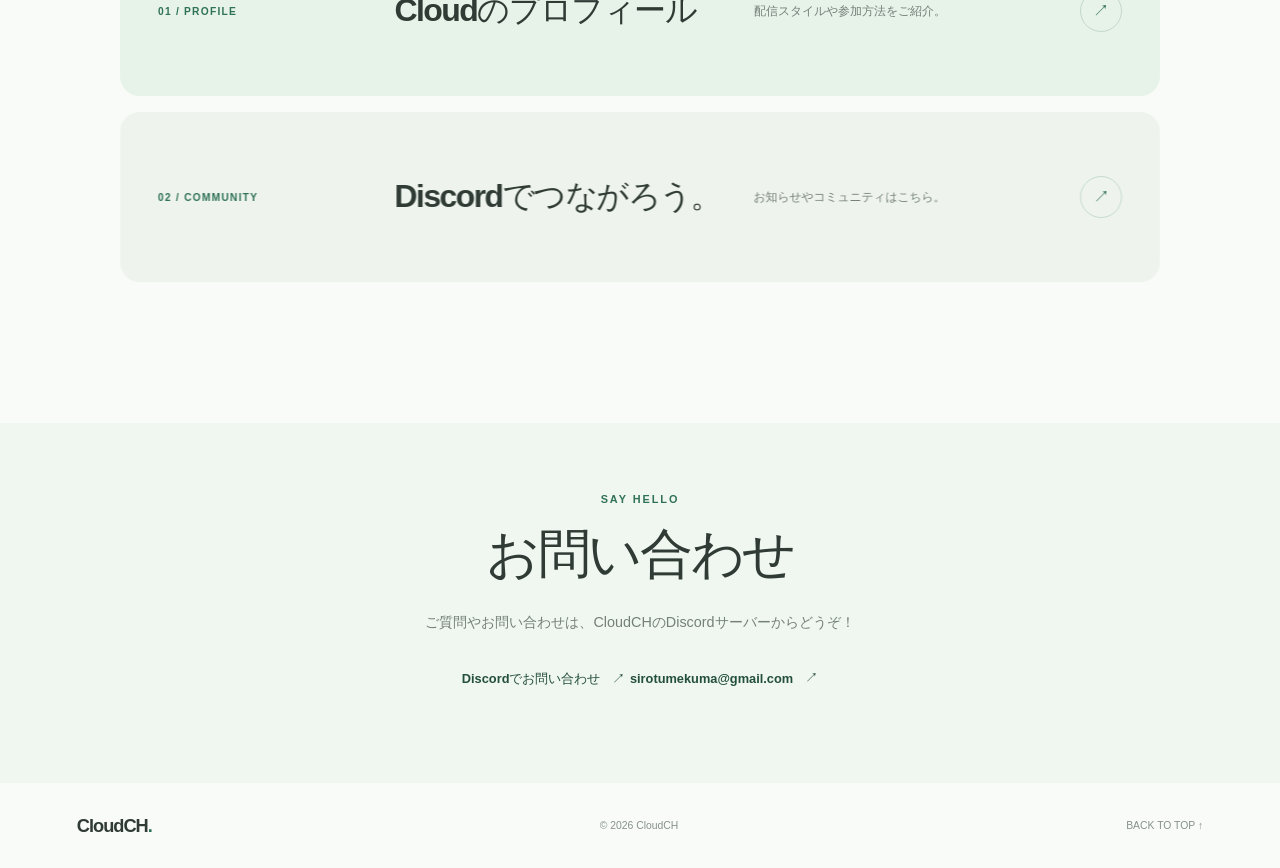
==== commit f3773f59: "お知らせ機能を追加し、ホームページをリニューアルしました。SNSページの説明を更新し、スタイルを改善しました。" ====
--- a/index.html
+++ b/index.html
@@ -4,17 +4,20 @@
   <meta charset="utf-8">
   <meta name="viewport" content="width=device-width, initial-scale=1">
   <meta name="theme-color" content="#f8fbf8">
-  <meta name="description" content="CloudCHのホームページ。参加型配信や動画、コミュニティの情報をお届けします。">
+  <meta name="description" content="CloudCHホームページ。参加型配信や動画、コミュニティの情報をお届けします！">
   <link rel="icon" type="image/jpeg" href="channels4_profile (1).jpg">
-  <title>CloudCH</title>
+  <title>CloudCHホームページ</title>
   <link rel="stylesheet" href="styles.css">
   <script src="site-config.js"></script>
   <script src="script.js" defer></script>
 </head>
 <body>
-  <div class="intro-screen" aria-hidden="true"><span>CloudCH</span></div>
+  <div class="intro-screen" aria-hidden="true">
+    <span>CloudCH</span>
+    <img class="intro-character" src="sirotumekuma.png" alt="">
+  </div>
   <header class="site-header">
-    <a class="wordmark" href="#home" aria-label="CloudCH ホーム">CloudCH<span>.</span></a>
+    <a class="wordmark" href="#home" aria-label="CloudCH ホーム">CloudCHホームページ<span>.</span></a>
     <button class="menu-toggle" type="button" aria-expanded="false" aria-controls="site-nav" aria-label="メニューを開く">
       <span></span><span></span>
     </button>
@@ -56,18 +59,8 @@
             <h2 id="announcements-title">お知らせ</h2>
           </div>
         </div>
-        <ul class="announcement-list">
-          <li>
-            <article class="announcement-card">
-              <span class="announcement-category">配信・参加型</span>
-              <div>
-                <h3>配信のお知らせ</h3>
-                <p>配信予定や参加方法など、最新情報はDiscordでご確認いただけます。</p>
-              </div>
-              <a class="text-link announcement-link" data-discord-link href="discord.html">Discordを見る <span aria-hidden="true">↗</span></a>
-            </article>
-          </li>
-        </ul>
+        <ul class="announcement-list" id="announcement-list" aria-busy="true"></ul>
+        <p class="announcement-status" id="announcement-status" role="status" aria-live="polite">お知らせを読み込み中...</p>
       </div>
     </section>
 
--- a/styles.css
+++ b/styles.css
@@ -90,6 +90,7 @@
 .sparkle-two { right: 12%; bottom: 25%; font-size: 1.3rem; }
 .intro-screen { position: fixed; z-index: 20; inset: 0; display: grid; place-items: center; background: var(--paper); animation: intro-screen-fade .55s ease 1.05s forwards; }
 .intro-screen span { color: var(--green-dark); font-size: clamp(3.5rem, 14vw, 7rem); font-weight: 850; letter-spacing: -.09em; animation: intro-wordmark-in .55s ease-out both; }
+.intro-character { position: absolute; top: -4vw; right: -5vw; width: clamp(200px, 52vw, 680px); height: auto; animation: intro-wordmark-in .55s ease-out both; }
 
 .section { padding: clamp(75px, 11vw, 145px) 24px; }
 .section-inner { position: relative; width: min(100%, 1040px); margin: 0 auto; }
@@ -129,9 +130,12 @@
 .announcement-list { display: grid; gap: 12px; margin: 0; padding: 0; list-style: none; }
 .announcement-card { display: grid; grid-template-columns: minmax(130px, .35fr) 1fr auto; align-items: center; gap: 24px; padding: clamp(20px, 4vw, 32px); border: 1px solid var(--line); border-radius: 18px; background: var(--paper); }
 .announcement-category { justify-self: start; padding: 8px 12px; border-radius: 99px; background: var(--mint); color: var(--green-dark); font-size: .68rem; font-weight: 800; }
+.announcement-date { display: block; margin-bottom: 6px; color: var(--muted); font-size: .72rem; }
 .announcement-card h3 { margin: 0; font-size: 1rem; }
 .announcement-card p { margin: 8px 0 0; color: var(--muted); font-size: .82rem; line-height: 1.8; }
 .announcement-link { margin: 0; white-space: nowrap; }
+.announcement-status { margin: 0; color: var(--muted); font-size: .82rem; text-align: center; }
+.announcement-status:empty { display: none; }
 .social-links { display: grid; grid-template-columns: repeat(2, 1fr); gap: 12px; }
 .social-card { position: relative; display: flex; min-height: 132px; align-items: end; justify-content: space-between; padding: 20px 52px 20px 20px; border: 1px solid var(--line); border-radius: 15px; background: white; text-decoration: none; transition: transform .2s, border-color .2s, background .2s; }
 .social-card:hover:not(.is-disabled) { transform: translateY(-4px); border-color: #b6d2bd; }
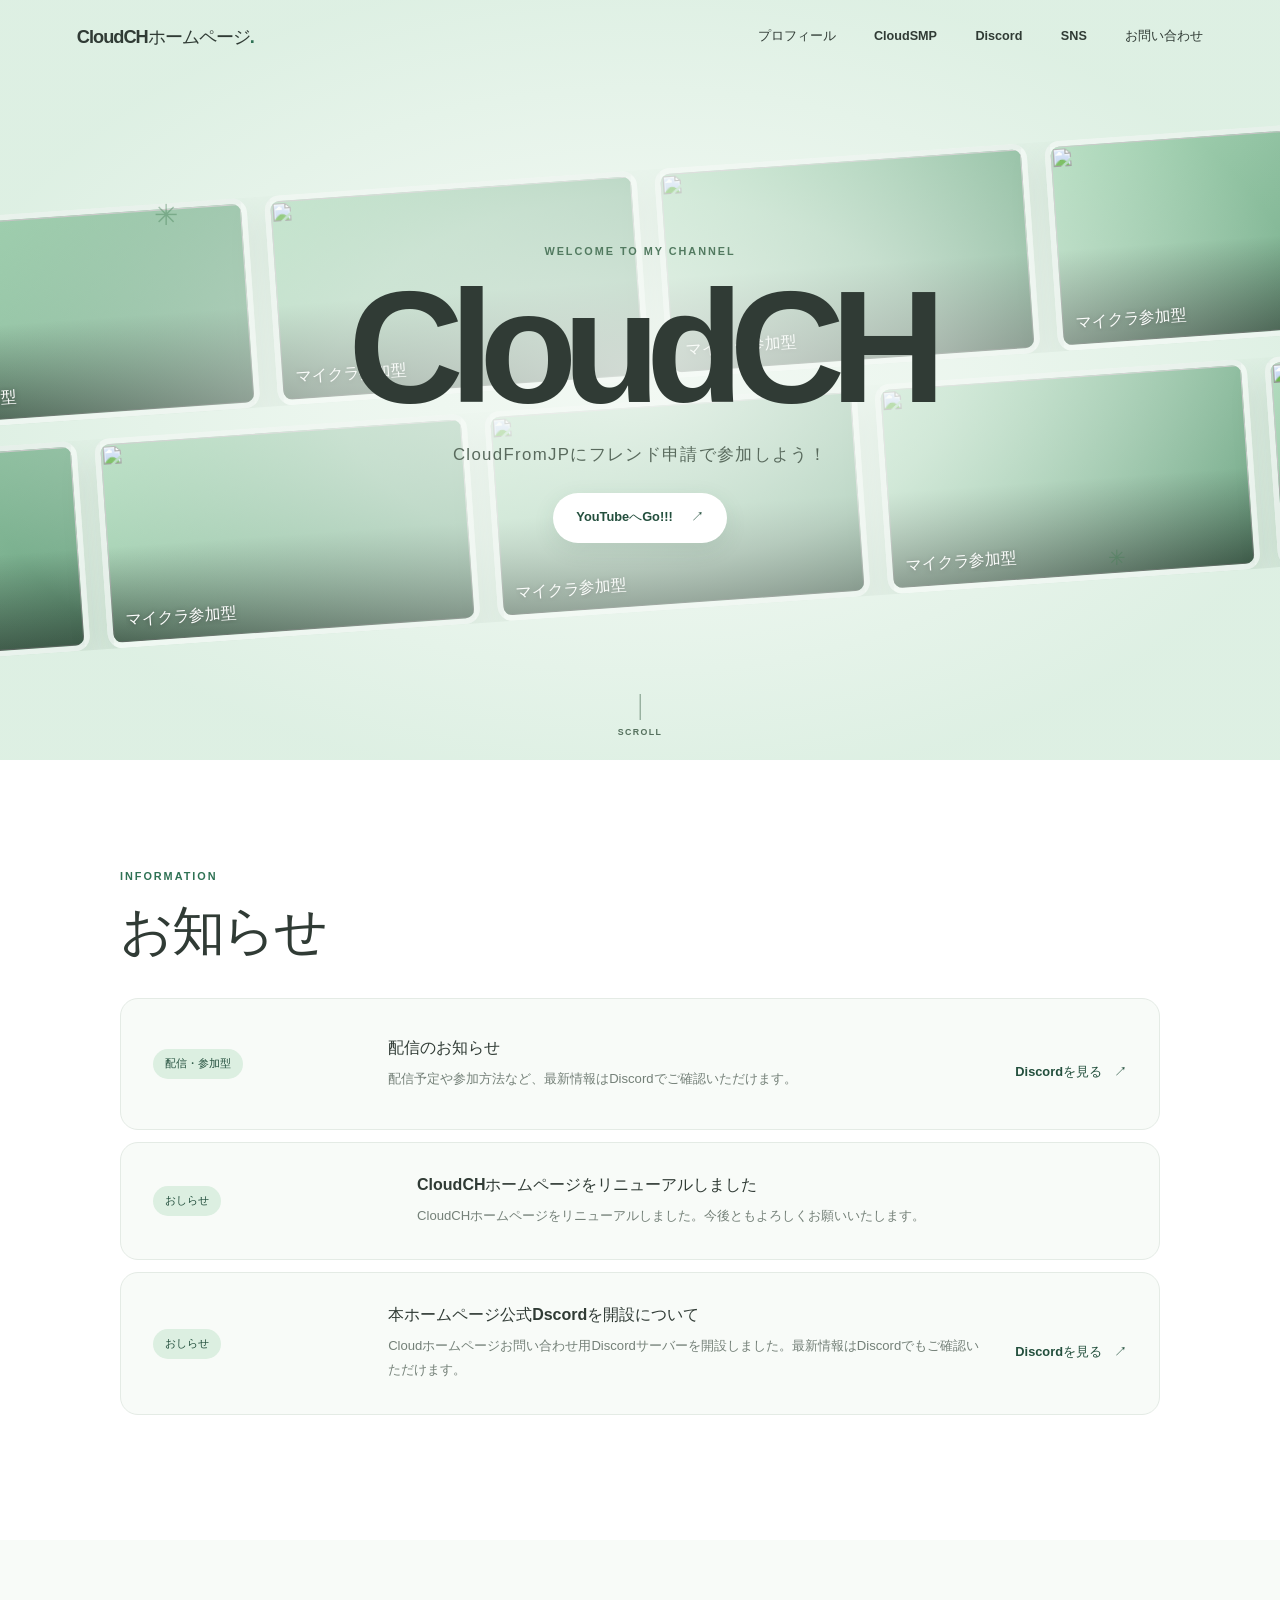
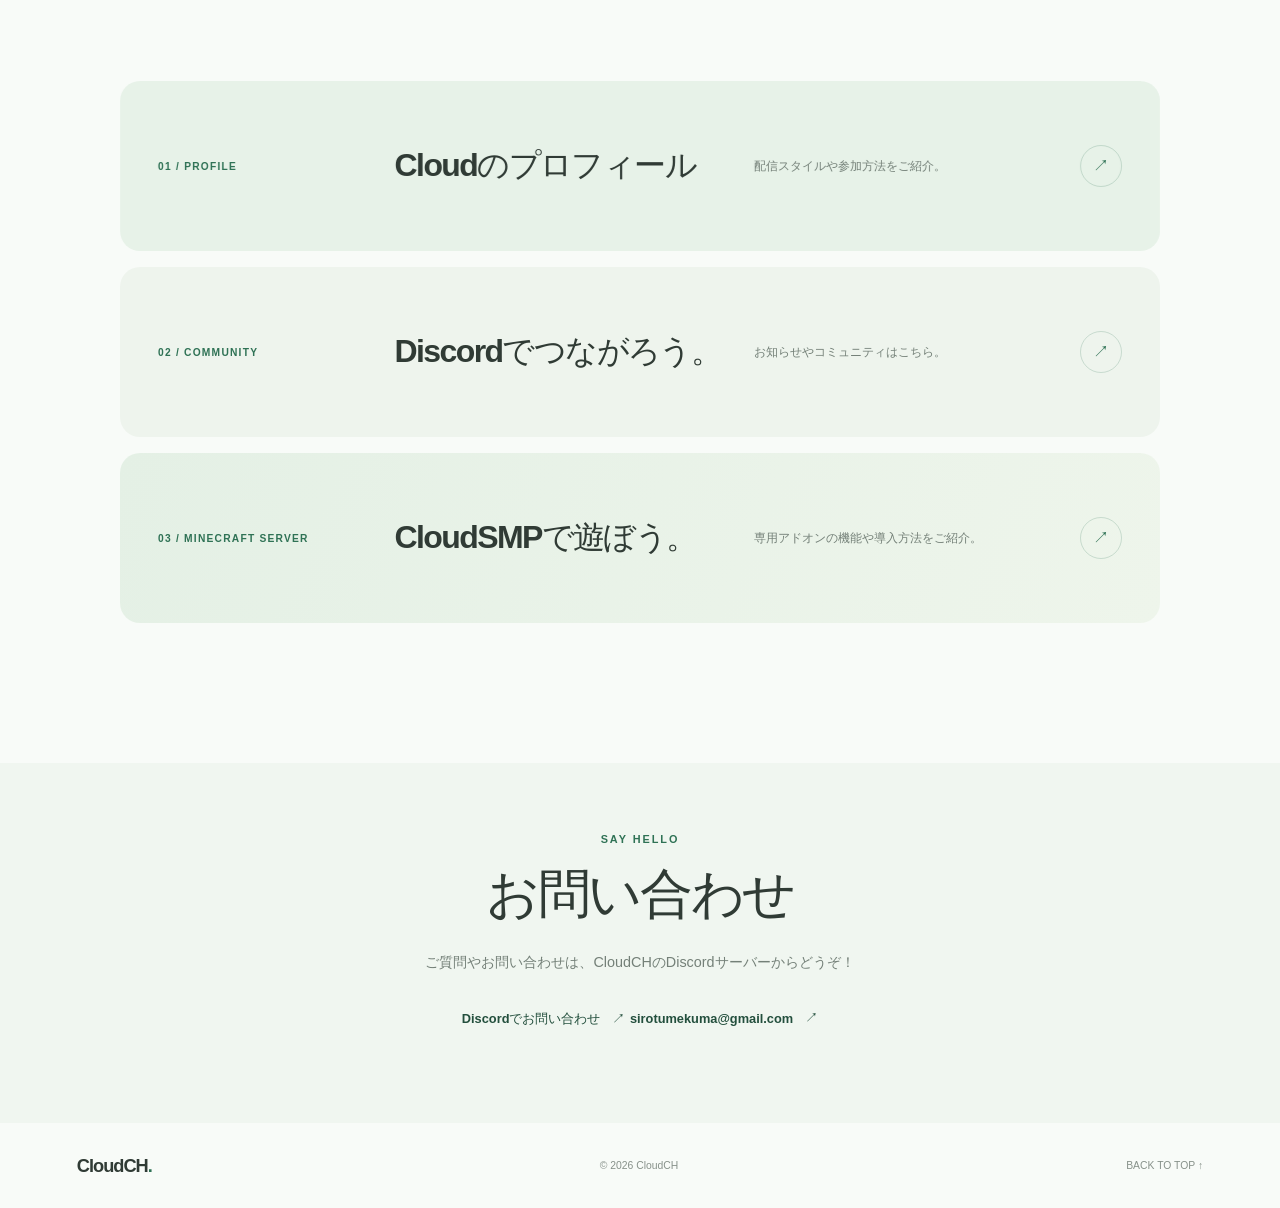
==== commit 73a68692: "Implement code changes to enhance functionality and improve performance" ====
--- a/index.html
+++ b/index.html
@@ -7,7 +7,7 @@
   <meta name="description" content="CloudCHホームページ。参加型配信や動画、コミュニティの情報をお届けします！">
   <link rel="icon" type="image/jpeg" href="channels4_profile (1).jpg">
   <title>CloudCHホームページ</title>
-  <link rel="stylesheet" href="styles.css">
+  <link rel="stylesheet" href="styles.css?v=3">
   <script src="site-config.js"></script>
   <script src="script.js" defer></script>
 </head>
@@ -23,6 +23,7 @@
     </button>
     <nav class="site-nav" id="site-nav" aria-label="メインメニュー">
       <a href="profile.html">プロフィール</a>
+      <a href="cloudsmp.html">CloudSMP</a>
       <a href="discord.html">Discord</a>
       <a href="social.html">SNS</a>
       <a href="#contact">お問い合わせ</a>
@@ -82,6 +83,14 @@
           </span>
           <span class="page-link-arrow" aria-hidden="true">↗</span>
         </a>
+        <a class="page-link-card cloudsmp-link-card" href="cloudsmp.html">
+          <span class="page-link-content">
+            <span class="page-link-index">03 / MINECRAFT SERVER</span>
+            <span class="page-link-title">CloudSMPで遊ぼう。</span>
+            <span class="page-link-copy">専用アドオンの機能や導入方法をご紹介。</span>
+          </span>
+          <span class="page-link-arrow" aria-hidden="true">↗</span>
+        </a>
       </div>
     </section>
 
--- a/styles.css
+++ b/styles.css
@@ -90,7 +90,7 @@
 .sparkle-two { right: 12%; bottom: 25%; font-size: 1.3rem; }
 .intro-screen { position: fixed; z-index: 20; inset: 0; display: grid; place-items: center; background: var(--paper); animation: intro-screen-fade .55s ease 1.05s forwards; }
 .intro-screen span { color: var(--green-dark); font-size: clamp(3.5rem, 14vw, 7rem); font-weight: 850; letter-spacing: -.09em; animation: intro-wordmark-in .55s ease-out both; }
-.intro-character { position: absolute; top: -4vw; right: -5vw; width: clamp(200px, 52vw, 680px); height: auto; animation: intro-wordmark-in .55s ease-out both; }
+.intro-character { position: fixed; top: -4vw; right: -5vw; width: clamp(200px, 52vw, 680px); height: auto; animation: intro-wordmark-in .55s ease-out both; }
 
 .section { padding: clamp(75px, 11vw, 145px) 24px; }
 .section-inner { position: relative; width: min(100%, 1040px); margin: 0 auto; }
@@ -106,6 +106,8 @@
 .profile-tags span { padding: 8px 12px; border-radius: 99px; background: #edf4ee; color: #52705c; font-size: .68rem; font-weight: 700; }
 .subscriber-count { display: flex; flex-wrap: wrap; align-items: baseline; gap: 9px; margin: 22px 0 0; color: var(--muted); font-size: .78rem; }
 .subscriber-count strong { color: var(--green-dark); font-size: 1.05rem; }
+.profile-actions { display: flex; flex-wrap: wrap; gap: 12px; margin-top: 24px; }
+.profile-actions .button { margin-top: 0; }
 .button-dark { margin-top: 24px; background: var(--green-dark); color: white; }
 .button-dark:hover { background: var(--green); }
 .discord-decoration { position: absolute; right: 11%; top: 50%; display: grid; width: clamp(160px, 25vw, 260px); aspect-ratio: 1; place-content: center; border: 1px solid rgba(47,114,85,.15); border-radius: 50%; color: rgba(47,114,85,.15); font-size: clamp(2rem, 4vw, 3.5rem); font-weight: 800; line-height: 1.12; text-align: center; transform: translateY(-50%) rotate(9deg); }
@@ -163,6 +165,48 @@
 .page-link-copy { color: var(--muted); font-size: .78rem; }
 .page-link-arrow { display: grid; width: 42px; height: 42px; place-items: center; border: 1px solid rgba(47,114,85,.2); border-radius: 50%; color: var(--green); }
 .page-link-grid.has-scroll-reveal .page-link-card { opacity: var(--scroll-opacity, 0); transform: translate3d(var(--scroll-offset, -110vw), 0, 0); will-change: transform, opacity; }
+.cloudsmp-link-card { background: linear-gradient(115deg, #e4f0e5, #eef5eb); }
+
+.cloudsmp-page { padding-top: clamp(35px, 6vw, 70px); }
+.cloudsmp-banner {
+  display: grid;
+  min-height: 230px;
+  place-items: center;
+  overflow: hidden;
+  padding: clamp(28px, 6vw, 58px);
+  border: 1px solid rgba(47,114,85,.1);
+  border-radius: 24px;
+  background:
+    radial-gradient(ellipse at 50% 120%, rgba(114,174,124,.3), transparent 58%),
+    linear-gradient(135deg, #e5f2e7, #f3f7ef);
+}
+.cloudsmp-banner img { display: block; width: min(100%, 760px); height: auto; }
+.cloudsmp-intro { max-width: 760px; margin: 0 auto; padding: 45px 0 15px; text-align: center; }
+.cloudsmp-intro h1 { margin: 0; font-size: clamp(2.1rem, 6vw, 3.4rem); letter-spacing: -.05em; }
+.cloudsmp-intro .body-copy { margin-right: auto; margin-left: auto; }
+.cloudsmp-server-info { display: flex; width: fit-content; flex-wrap: wrap; justify-content: center; gap: 12px; margin: 24px auto 0; }
+.cloudsmp-server-info div { display: grid; min-width: 190px; gap: 5px; padding: 14px 20px; border: 1px solid var(--line); border-radius: 13px; background: white; text-align: left; }
+.cloudsmp-server-info span { color: var(--muted); font-size: .68rem; }
+.cloudsmp-server-info strong { color: var(--green-dark); font-size: .95rem; }
+.cloudsmp-section { padding-top: 40px; }
+.cloudsmp-section h2 { margin: 0; font-size: clamp(1.6rem, 4vw, 2.3rem); letter-spacing: -.04em; }
+.cloudsmp-section-lead { margin: 10px 0 24px; color: var(--muted); font-size: .86rem; line-height: 1.8; }
+.cloudsmp-feature-grid { display: grid; grid-template-columns: repeat(3, minmax(0, 1fr)); gap: 12px; }
+.cloudsmp-feature-card { padding: 21px; border: 1px solid var(--line); border-radius: 16px; background: white; }
+.cloudsmp-feature-card h3 { margin: 0; font-size: .98rem; }
+.cloudsmp-feature-card p, .cloudsmp-notes p { margin: 8px 0 0; color: var(--muted); font-size: .8rem; line-height: 1.85; }
+.cloudsmp-list { display: grid; gap: 10px; margin: 0; padding: 0; list-style: none; }
+.cloudsmp-list li { padding: 17px 20px; border: 1px solid var(--line); border-radius: 14px; background: white; color: var(--muted); font-size: .84rem; line-height: 1.8; }
+.cloudsmp-list strong { color: var(--ink); }
+.cloudsmp-steps { counter-reset: cloudsmp-step; }
+.cloudsmp-steps li { position: relative; padding-left: 58px; counter-increment: cloudsmp-step; }
+.cloudsmp-steps li::before { position: absolute; top: 16px; left: 18px; display: grid; width: 26px; height: 26px; place-items: center; border-radius: 50%; background: var(--mint); color: var(--green-dark); content: counter(cloudsmp-step); font-size: .72rem; font-weight: 800; }
+.cloudsmp-code { display: block; overflow-x: auto; margin-top: 12px; padding: 14px 16px; border-radius: 10px; background: #f1f5f1; color: var(--green-dark); font: .78rem/1.7 "Cascadia Code", Consolas, monospace; white-space: pre; }
+.cloudsmp-actions { display: flex; flex-wrap: wrap; gap: 12px; margin-top: 24px; }
+.cloudsmp-actions .button { margin-top: 0; }
+.cloudsmp-notes { padding: 22px; border-radius: 16px; background: var(--mint-pale); }
+.cloudsmp-notes p:first-child { margin-top: 0; }
+.cloudsmp-callout { margin-top: 18px; padding: 16px 18px; border-left: 3px solid #d5ad61; border-radius: 0 10px 10px 0; background: #fffaf0; color: #766344; font-size: .8rem; line-height: 1.8; }
 
 .content-page .site-header { position: relative; background: var(--paper); }
 .detail-section { min-height: calc(100vh - 157px); padding-top: clamp(55px, 8vw, 100px); }
@@ -233,6 +277,15 @@
   .page-link-arrow { width: 34px; height: 34px; }
   .detail-section { min-height: calc(100vh - 139px); padding-top: 45px; }
   .detail-layout { grid-template-columns: 1fr; gap: 35px; }
+  .cloudsmp-page { padding-top: 24px; }
+  .cloudsmp-banner { min-height: 145px; padding: 26px 20px; border-radius: 18px; }
+  .cloudsmp-intro { padding-top: 32px; }
+  .cloudsmp-server-info { width: 100%; gap: 8px; }
+  .cloudsmp-server-info div { min-width: min(100%, 160px); flex: 1; padding: 12px 14px; }
+  .cloudsmp-server-info strong { font-size: .84rem; }
+  .cloudsmp-section { padding-top: 32px; }
+  .cloudsmp-feature-grid { grid-template-columns: 1fr; gap: 9px; }
+  .cloudsmp-feature-card { padding: 18px; }
   .detail-profile-mark { width: min(52vw, 220px); }
   .profile-avatar { border-width: 4px; }
   .detail-copy { margin: 0 auto; }
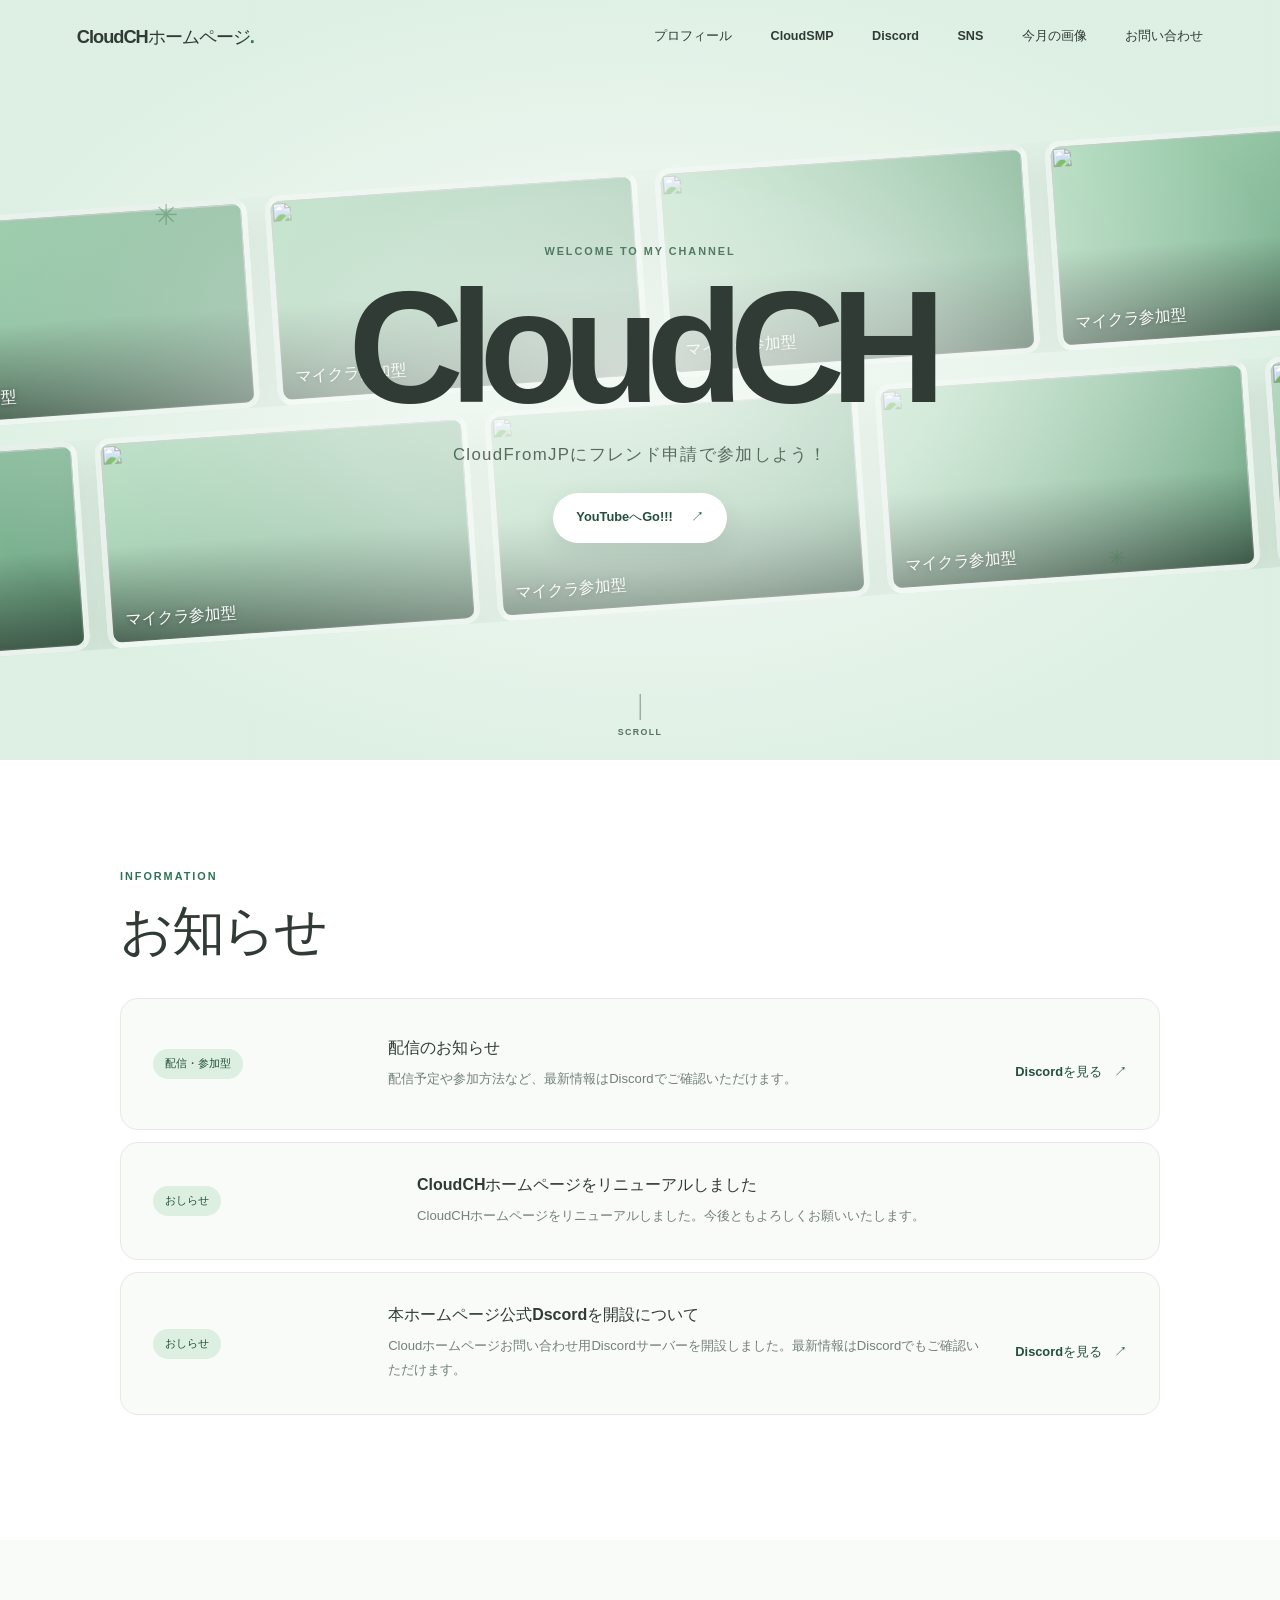
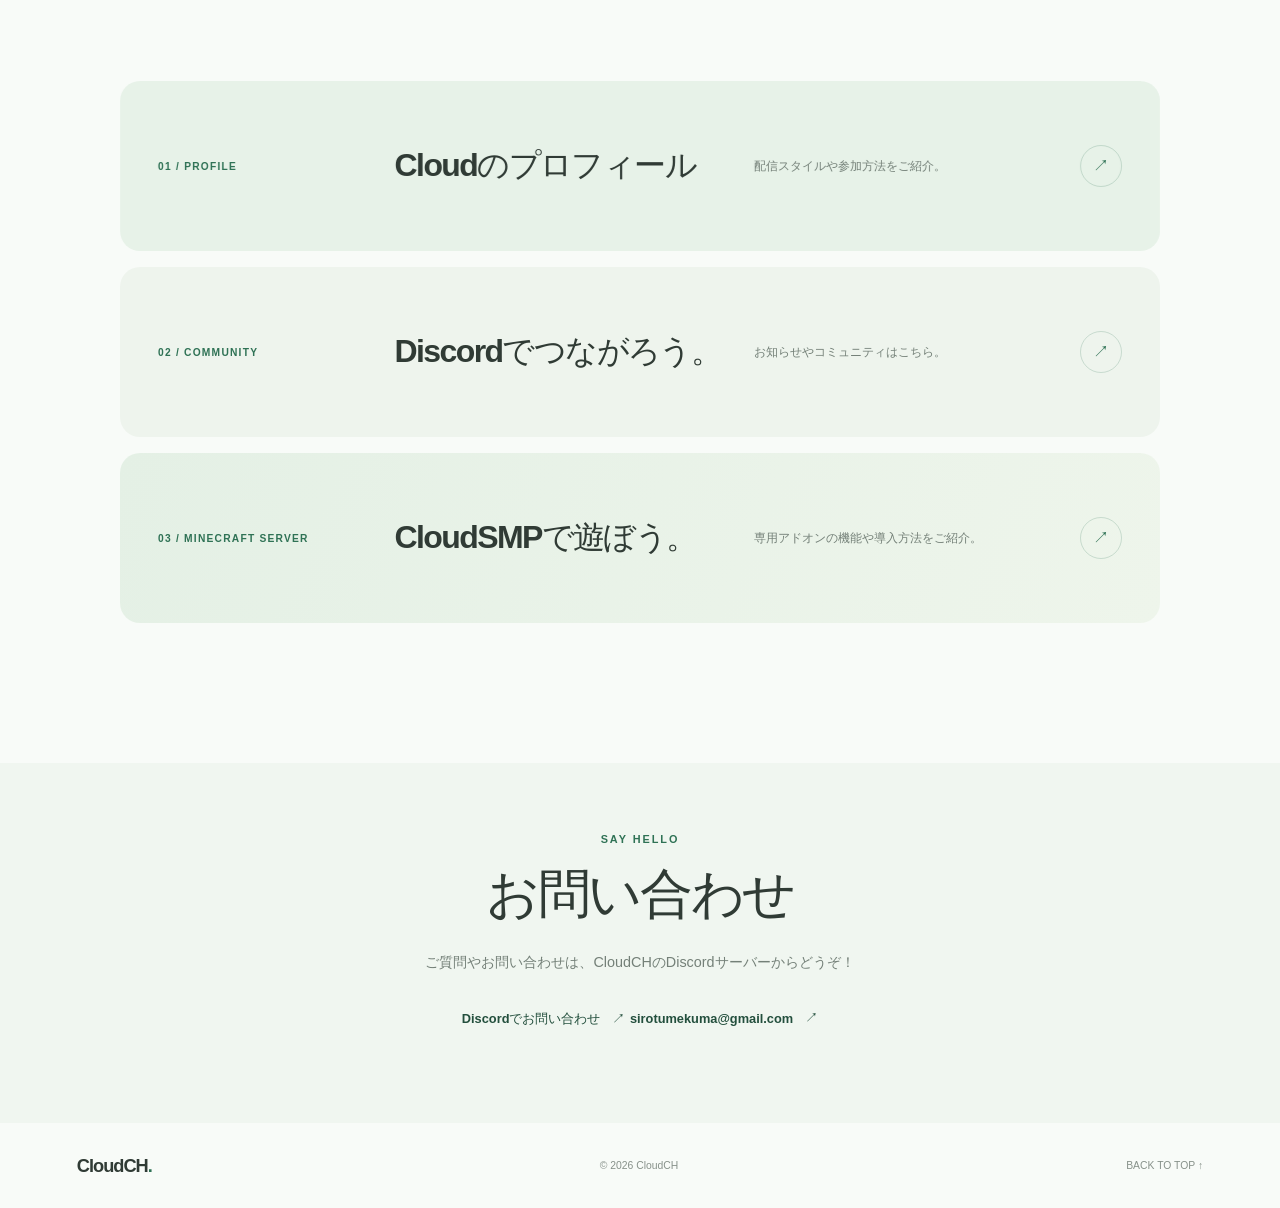
==== commit 40c3bd16: "今月の画像ページを追加し、ナビゲーションメニューにリンクを追加しました。また、スタイルを改善しました。" ====
--- a/index.html
+++ b/index.html
@@ -26,6 +26,7 @@
       <a href="cloudsmp.html">CloudSMP</a>
       <a href="discord.html">Discord</a>
       <a href="social.html">SNS</a>
+      <a href="images.html">今月の画像</a>
       <a href="#contact">お問い合わせ</a>
     </nav>
   </header>
--- a/styles.css
+++ b/styles.css
@@ -226,6 +226,12 @@
 .community-notes .detail-subheading { margin-top: 0; }
 .community-notes ul { display: grid; gap: 9px; margin: 14px 0 0; padding: 0; color: var(--muted); font-size: .85rem; list-style: none; }
 .community-notes li::before { margin-right: 9px; color: var(--green); content: "✓"; font-weight: 800; }
+
+.gallery-section .section-heading { margin-bottom: 24px; }
+.gallery-section h1 { margin: 0; font-size: clamp(2rem, 5vw, 3.3rem); line-height: 1.38; letter-spacing: -.045em; }
+.gallery-image-card { width: min(100%, 760px); margin: 0 auto; padding: 14px; border: 1px solid var(--line); border-radius: 20px; background: white; box-shadow: 0 14px 36px rgba(44,80,57,.08); }
+.gallery-image-card img { display: block; width: 100%; height: auto; border-radius: 12px; }
+.gallery-image-card figcaption { padding: 12px 4px 2px; color: var(--muted); font-size: .75rem; text-align: center; }
 
 .contact-section { padding-top: 70px; padding-bottom: 80px; background: #f0f6f0; text-align: center; }
 .contact-inner .body-copy { margin-right: auto; margin-left: auto; }
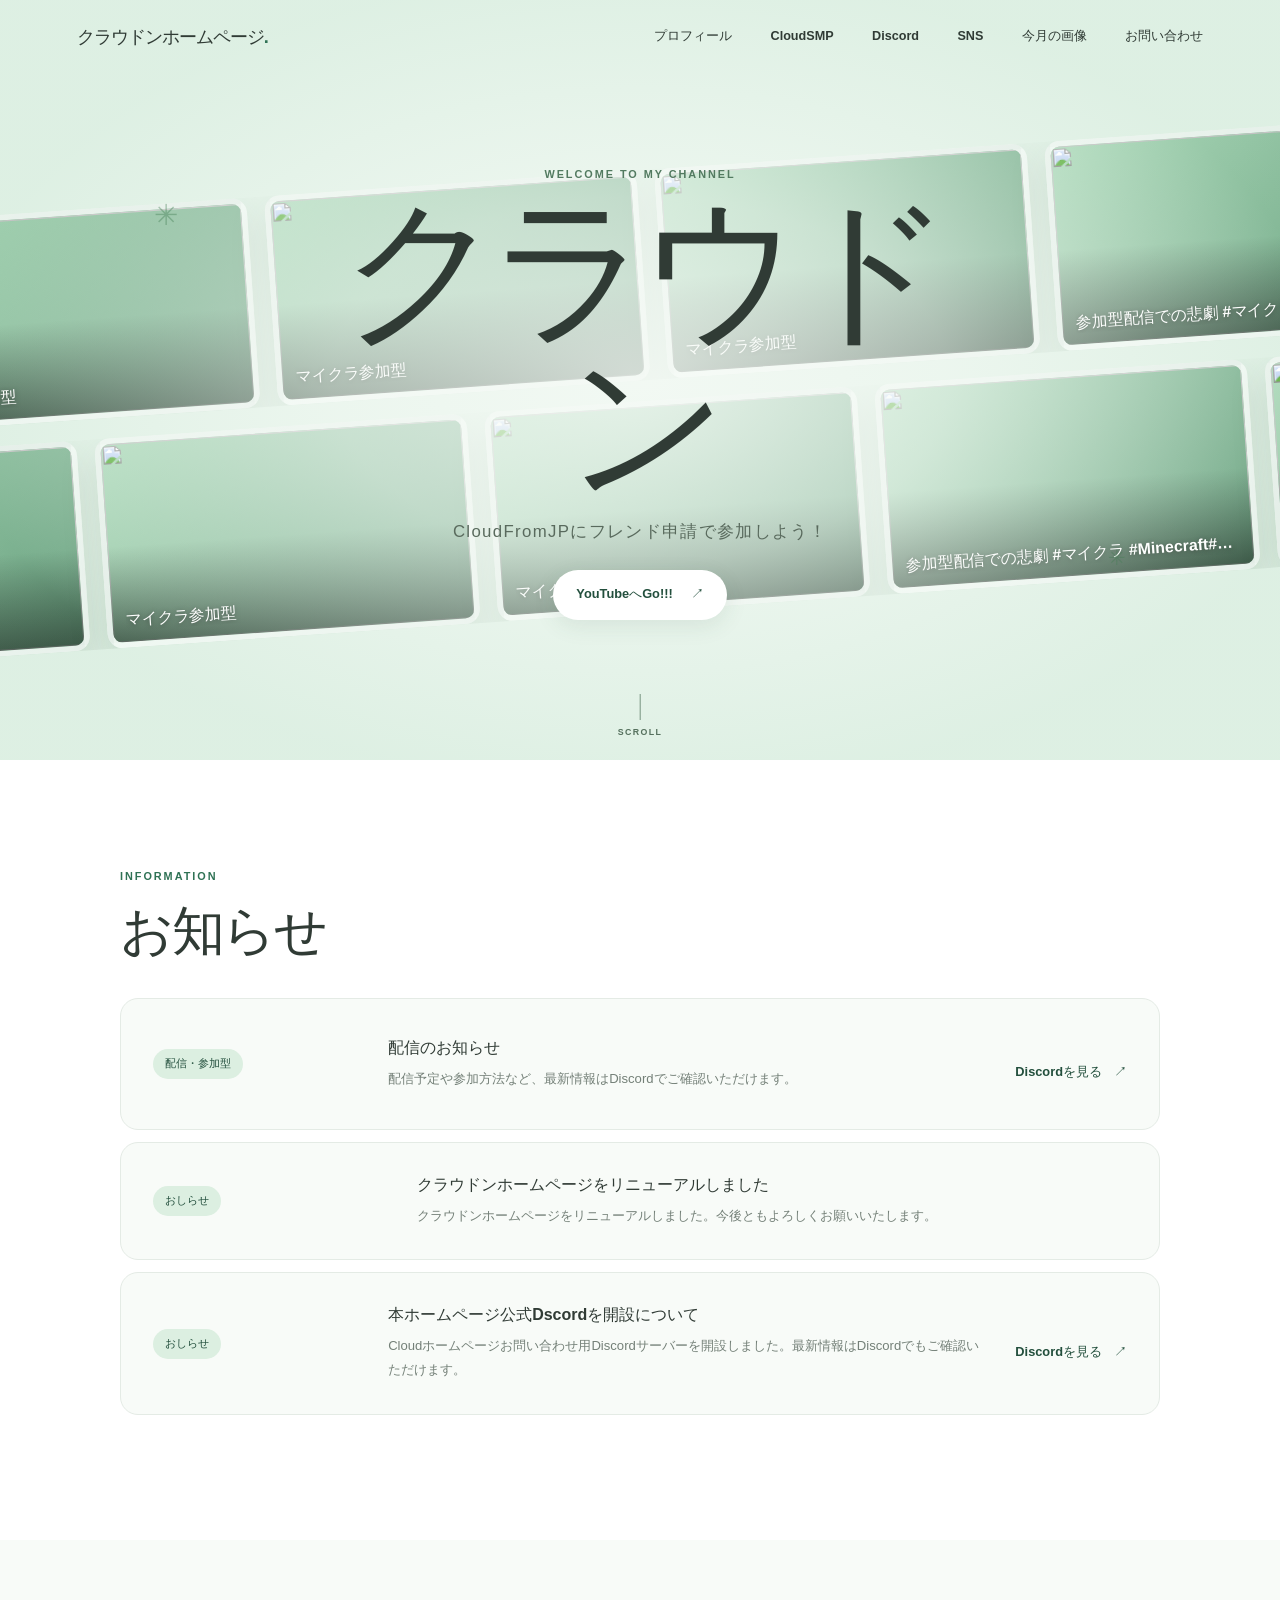
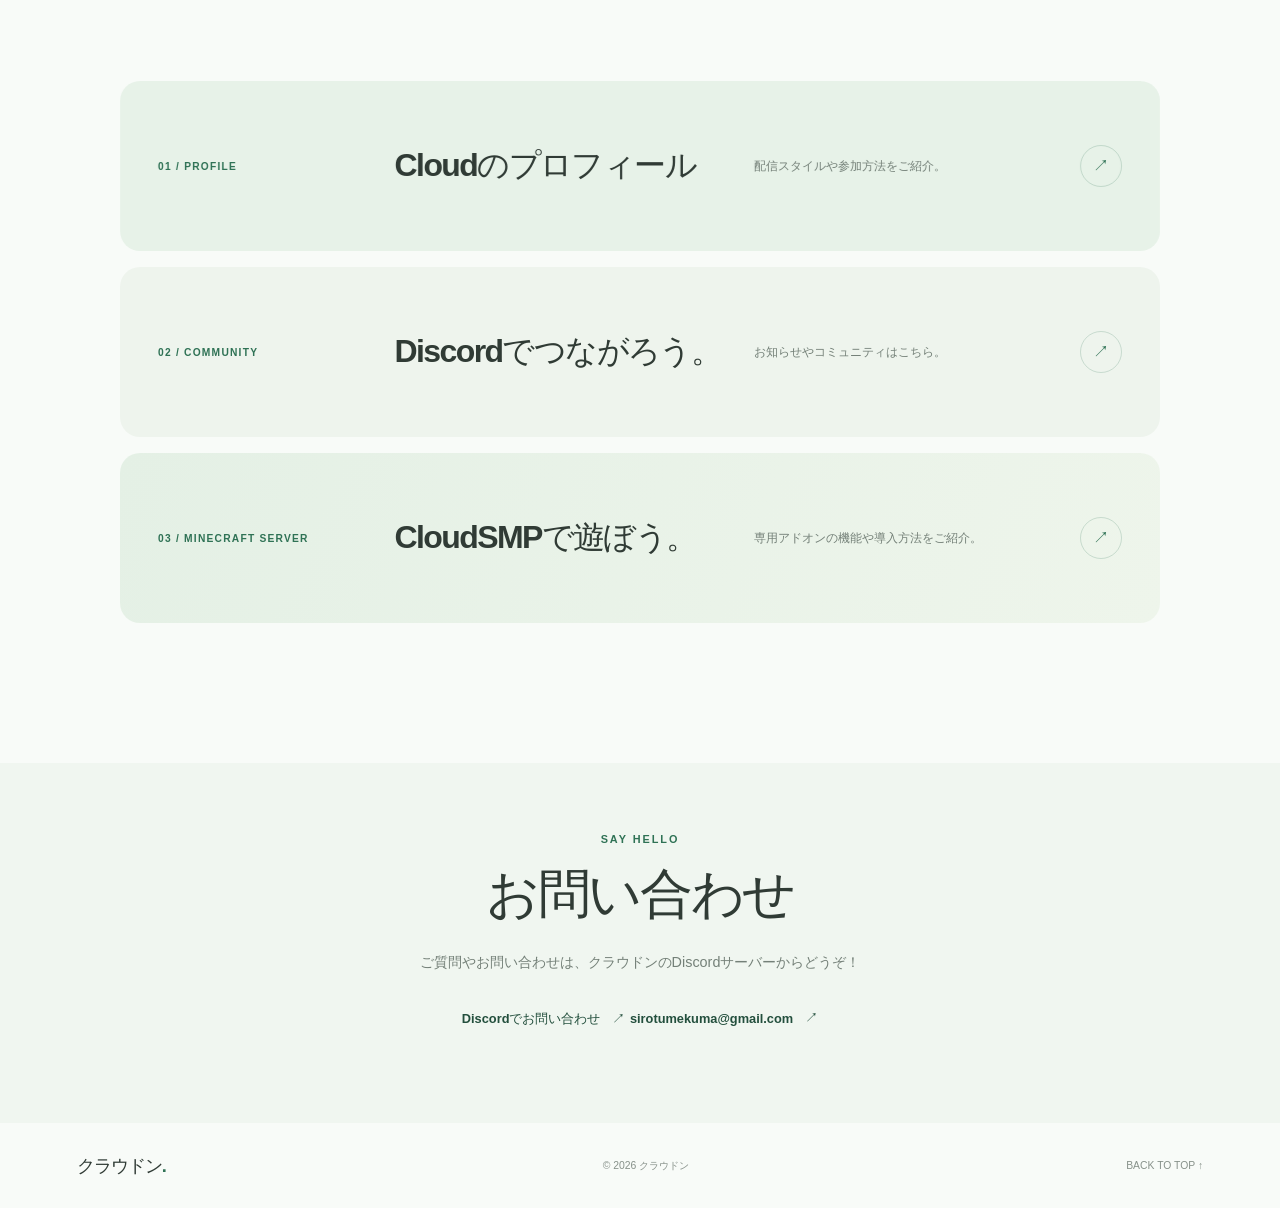
==== commit 3dd5d8a7: "表記をCloudCHからクラウドンに変更しました" ====
--- a/index.html
+++ b/index.html
@@ -4,20 +4,20 @@
   <meta charset="utf-8">
   <meta name="viewport" content="width=device-width, initial-scale=1">
   <meta name="theme-color" content="#f8fbf8">
-  <meta name="description" content="CloudCHホームページ。参加型配信や動画、コミュニティの情報をお届けします！">
+  <meta name="description" content="クラウドンホームページ。参加型配信や動画、コミュニティの情報をお届けします！">
   <link rel="icon" type="image/jpeg" href="channels4_profile (1).jpg">
-  <title>CloudCHホームページ</title>
+  <title>クラウドンホームページ</title>
   <link rel="stylesheet" href="styles.css?v=3">
   <script src="site-config.js"></script>
   <script src="script.js" defer></script>
 </head>
 <body>
   <div class="intro-screen" aria-hidden="true">
-    <span>CloudCH</span>
+    <span>クラウドン</span>
     <img class="intro-character" src="sirotumekuma.png" alt="">
   </div>
   <header class="site-header">
-    <a class="wordmark" href="#home" aria-label="CloudCH ホーム">CloudCHホームページ<span>.</span></a>
+    <a class="wordmark" href="#home" aria-label="クラウドン ホーム">クラウドンホームページ<span>.</span></a>
     <button class="menu-toggle" type="button" aria-expanded="false" aria-controls="site-nav" aria-label="メニューを開く">
       <span></span><span></span>
     </button>
@@ -35,7 +35,7 @@
     <section class="hero" id="home" aria-labelledby="hero-title">
       <div class="hero-sparkle sparkle-one" aria-hidden="true">✳</div>
       <div class="hero-sparkle sparkle-two" aria-hidden="true">✳</div>
-      <div class="marquee-stack" aria-label="CloudCHの動画">
+      <div class="marquee-stack" aria-label="クラウドンの動画">
         <div class="marquee-row">
           <div class="marquee-track" id="marquee-top"></div>
         </div>
@@ -46,7 +46,7 @@
       <div class="hero-shade" aria-hidden="true"></div>
       <div class="hero-content">
         <p class="eyebrow hero-eyebrow">WELCOME TO MY CHANNEL</p>
-        <h1 id="hero-title">CloudCH</h1>
+        <h1 id="hero-title">クラウドン</h1>
         <p class="hero-copy">CloudFromJPにフレンド申請で参加しよう！</p>
         <a class="button button-light" data-youtube-link href="social.html">YouTubeへGo!!! <span aria-hidden="true">↗</span></a>
       </div>
@@ -66,7 +66,7 @@
       </div>
     </section>
 
-    <section class="section pages-section" id="pages" aria-label="CloudCHについて">
+    <section class="section pages-section" id="pages" aria-label="クラウドンについて">
       <div class="section-inner page-link-grid">
         <a class="page-link-card profile-link-card" href="profile.html">
           <span class="page-link-content">
@@ -107,8 +107,8 @@
   </main>
 
   <footer class="site-footer">
-    <a class="wordmark" href="#home">CloudCH<span>.</span></a>
-    <p>© <span id="current-year"></span> CloudCH</p>
+    <a class="wordmark" href="#home">クラウドン<span>.</span></a>
+    <p>© <span id="current-year"></span> クラウドン</p>
     <a class="back-top" href="#home">BACK TO TOP ↑</a>
   </footer>
 </body>
--- a/styles.css
+++ b/styles.css
@@ -71,7 +71,7 @@
 .marquee-card::after { position: absolute; inset: auto 0 0; content: ""; height: 48%; background: linear-gradient(transparent, rgba(28, 44, 34, .68)); }
 .marquee-card-title { position: absolute; z-index: 1; inset: auto 12px 10px; overflow: hidden; color: white; font-size: clamp(.65rem, 1.25vw, .88rem); font-weight: 700; text-overflow: ellipsis; white-space: nowrap; text-shadow: 0 1px 5px #26352b; }
 .marquee-card.is-placeholder { display: grid; place-items: center; background: linear-gradient(145deg, #c8e5ce, #83b991); }
-.marquee-card.is-placeholder::before { content: "CloudCH"; color: rgba(255,255,255,.83); font-size: clamp(1.2rem, 3vw, 2rem); font-weight: 800; letter-spacing: -.06em; }
+.marquee-card.is-placeholder::before { content: "クラウドン"; color: rgba(255,255,255,.83); font-size: clamp(1.2rem, 3vw, 2rem); font-weight: 800; letter-spacing: -.06em; }
 .marquee-card.is-placeholder::after { content: "動画を準備中"; inset: auto 12px 10px; height: auto; background: none; text-align: center; font-size: .65rem; color: rgba(255,255,255,.9); }
 .hero-shade { position: absolute; z-index: -1; inset: 0; background: radial-gradient(ellipse at center, rgba(247,251,247,.82) 0%, rgba(247,251,247,.59) 34%, rgba(247,251,247,.06) 76%); }
 .hero-content { width: min(100% - 40px, 720px); margin: 28px auto 0; text-align: center; animation: rise-in .8s both; }
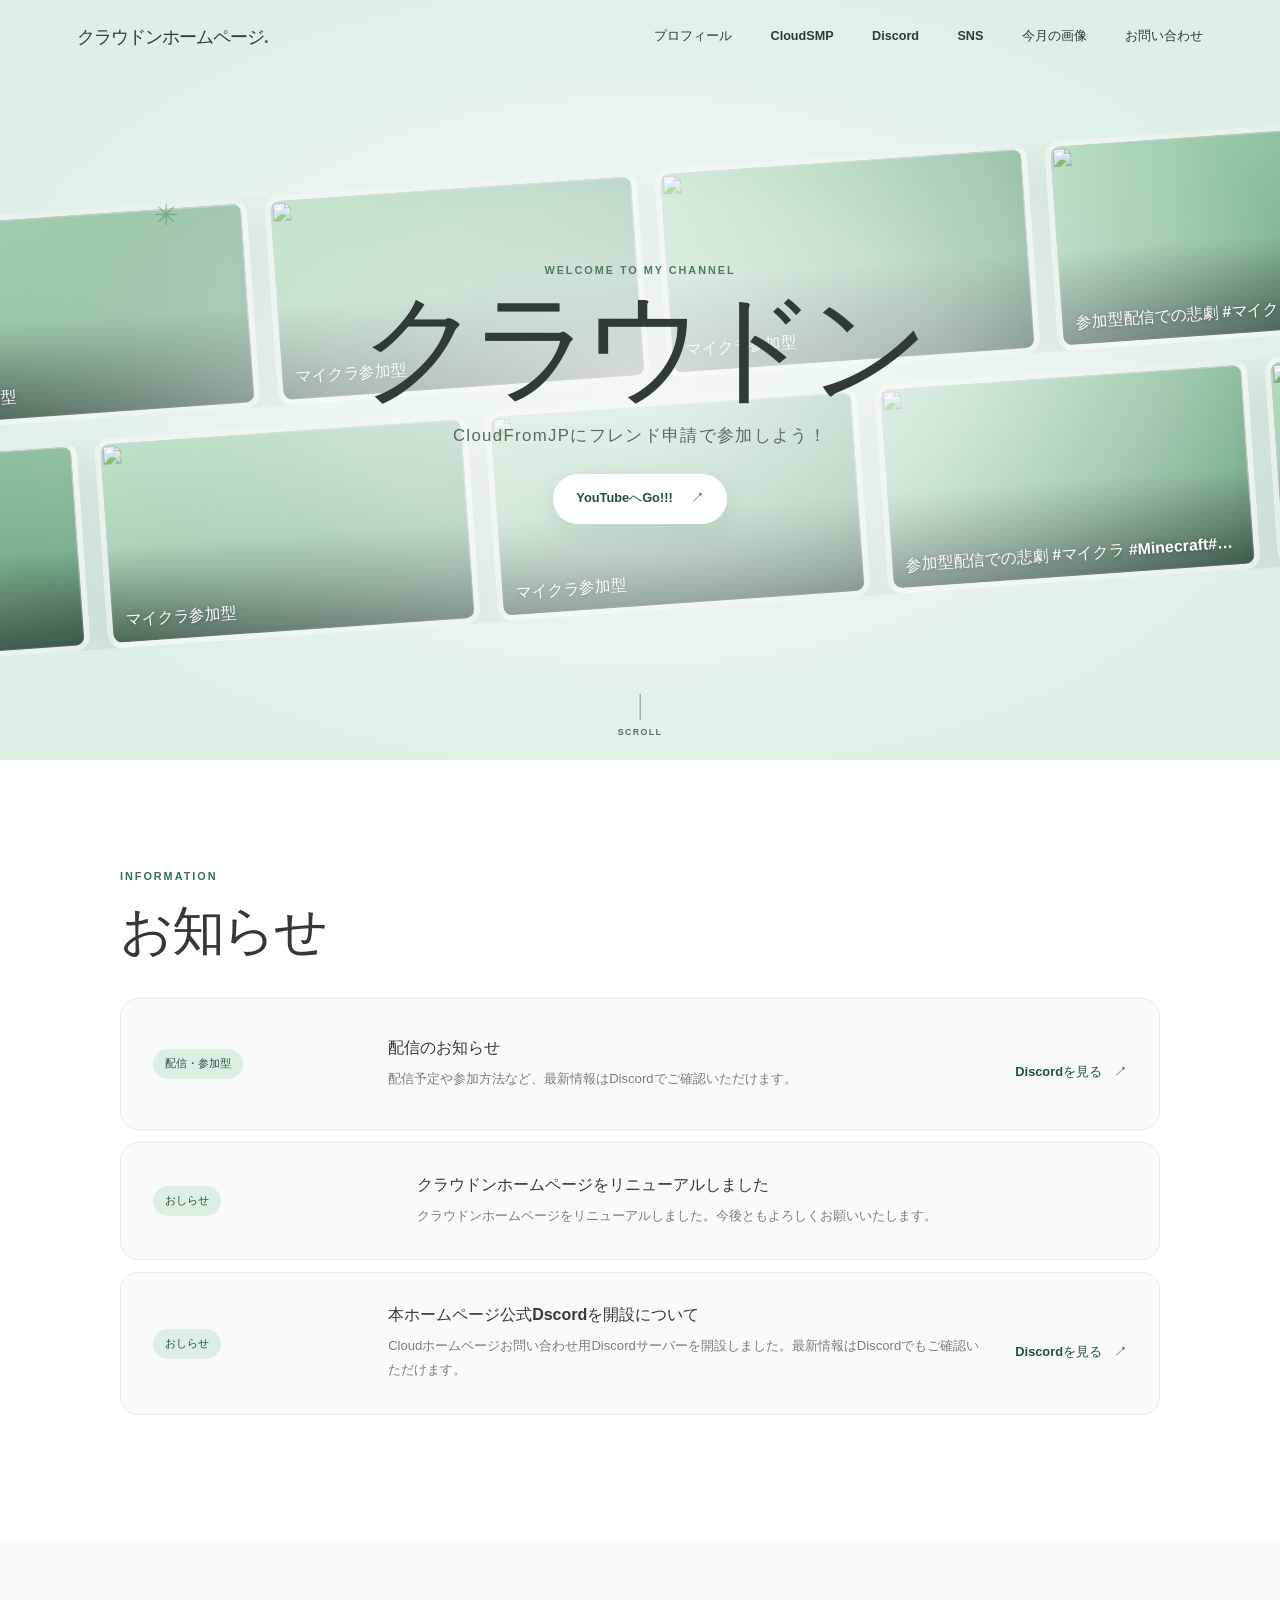
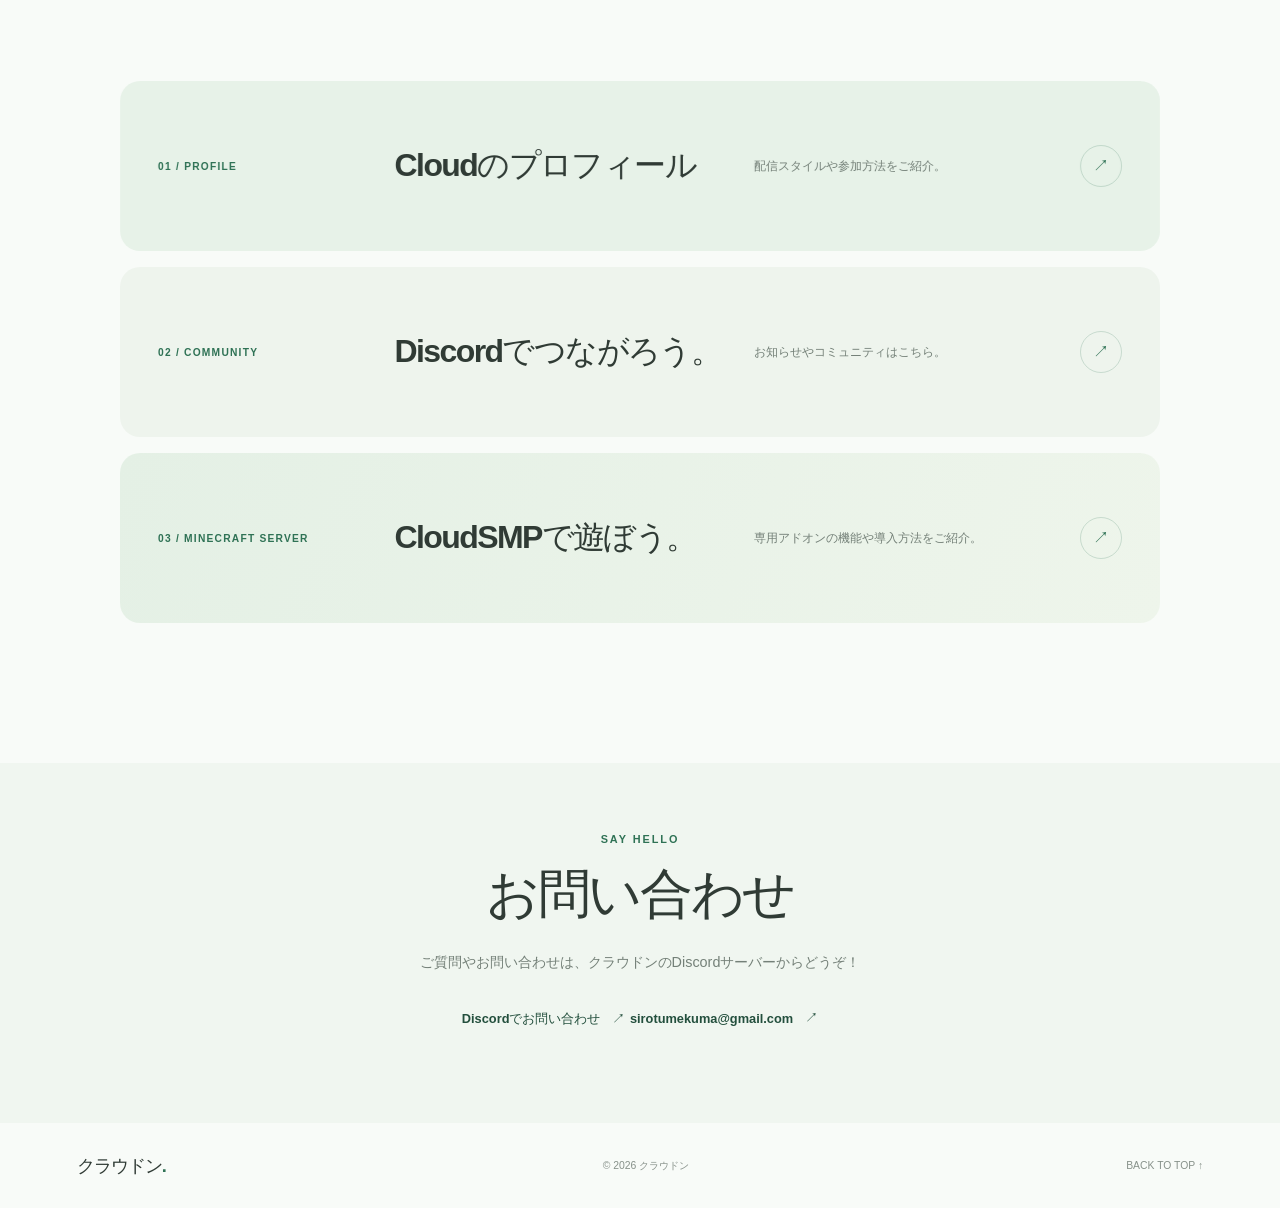
==== commit e8e65cc0: "画像を一部削除しました" ====
--- a/index.html
+++ b/index.html
@@ -14,7 +14,6 @@
 <body>
   <div class="intro-screen" aria-hidden="true">
     <span>クラウドン</span>
-    <img class="intro-character" src="sirotumekuma.png" alt="">
   </div>
   <header class="site-header">
     <a class="wordmark" href="#home" aria-label="クラウドン ホーム">クラウドンホームページ<span>.</span></a>
--- a/styles.css
+++ b/styles.css
@@ -77,7 +77,7 @@
 .hero-content { width: min(100% - 40px, 720px); margin: 28px auto 0; text-align: center; animation: rise-in .8s both; }
 .eyebrow { margin: 0 0 13px; color: var(--green); font-size: .68rem; font-weight: 800; letter-spacing: .18em; }
 .hero-eyebrow { color: #527a60; }
-.hero h1 { margin: 0; font-size: clamp(4.5rem, 15vw, 10rem); line-height: .96; letter-spacing: -.09em; font-weight: 850; }
+.hero h1 { margin: 0; font-size: clamp(3.5rem, 12vw, 7.5rem); line-height: .96; letter-spacing: -.09em; font-weight: 850; white-space: nowrap; }
 .hero-copy { margin: 19px 0 27px; color: #596a5d; font-size: clamp(.86rem, 2.4vw, 1.05rem); letter-spacing: .08em; }
 .button { display: inline-flex; align-items: center; justify-content: center; gap: 18px; min-height: 50px; padding: 0 23px; border-radius: 99px; font-size: .8rem; font-weight: 700; text-decoration: none; transition: transform .2s, background .2s; }
 .button:hover { transform: translateY(-2px); }
@@ -90,8 +90,6 @@
 .sparkle-two { right: 12%; bottom: 25%; font-size: 1.3rem; }
 .intro-screen { position: fixed; z-index: 20; inset: 0; display: grid; place-items: center; background: var(--paper); animation: intro-screen-fade .55s ease 1.05s forwards; }
 .intro-screen span { color: var(--green-dark); font-size: clamp(3.5rem, 14vw, 7rem); font-weight: 850; letter-spacing: -.09em; animation: intro-wordmark-in .55s ease-out both; }
-.intro-character { position: fixed; top: -4vw; right: -5vw; width: clamp(200px, 52vw, 680px); height: auto; animation: intro-wordmark-in .55s ease-out both; }
-
 .section { padding: clamp(75px, 11vw, 145px) 24px; }
 .section-inner { position: relative; width: min(100%, 1040px); margin: 0 auto; }
 .profile-mark { position: relative; display: grid; width: min(100%, 320px); aspect-ratio: 1; place-items: center; justify-self: center; border-radius: 50%; background: var(--mint); transform: rotate(-4deg); }
@@ -270,7 +268,7 @@
   .marquee-card-title { inset: auto 7px 7px; }
   .hero-shade { background: radial-gradient(ellipse at center, rgba(247,251,247,.9) 0%, rgba(247,251,247,.67) 45%, rgba(247,251,247,.1) 100%); }
   .hero-content { margin-top: 20px; }
-  .hero h1 { font-size: clamp(4.2rem, 21vw, 7rem); }
+  .hero h1 { font-size: clamp(3.2rem, 16.5vw, 5.5rem); }
   .hero-copy { margin: 15px 0 22px; }
   .scroll-cue { bottom: 14px; }
   .section { padding-right: 22px; padding-left: 22px; }
@@ -311,7 +309,7 @@
   .site-footer { flex-wrap: wrap; min-height: 75px; padding: 15px 20px; }
 }
 @media (max-width: 380px) {
-  .hero h1 { font-size: 4.15rem; }
+  .hero h1 { font-size: 3.5rem; }
   .profile-tags { gap: 6px; }
   .profile-tags span { padding: 7px 9px; }
 }
